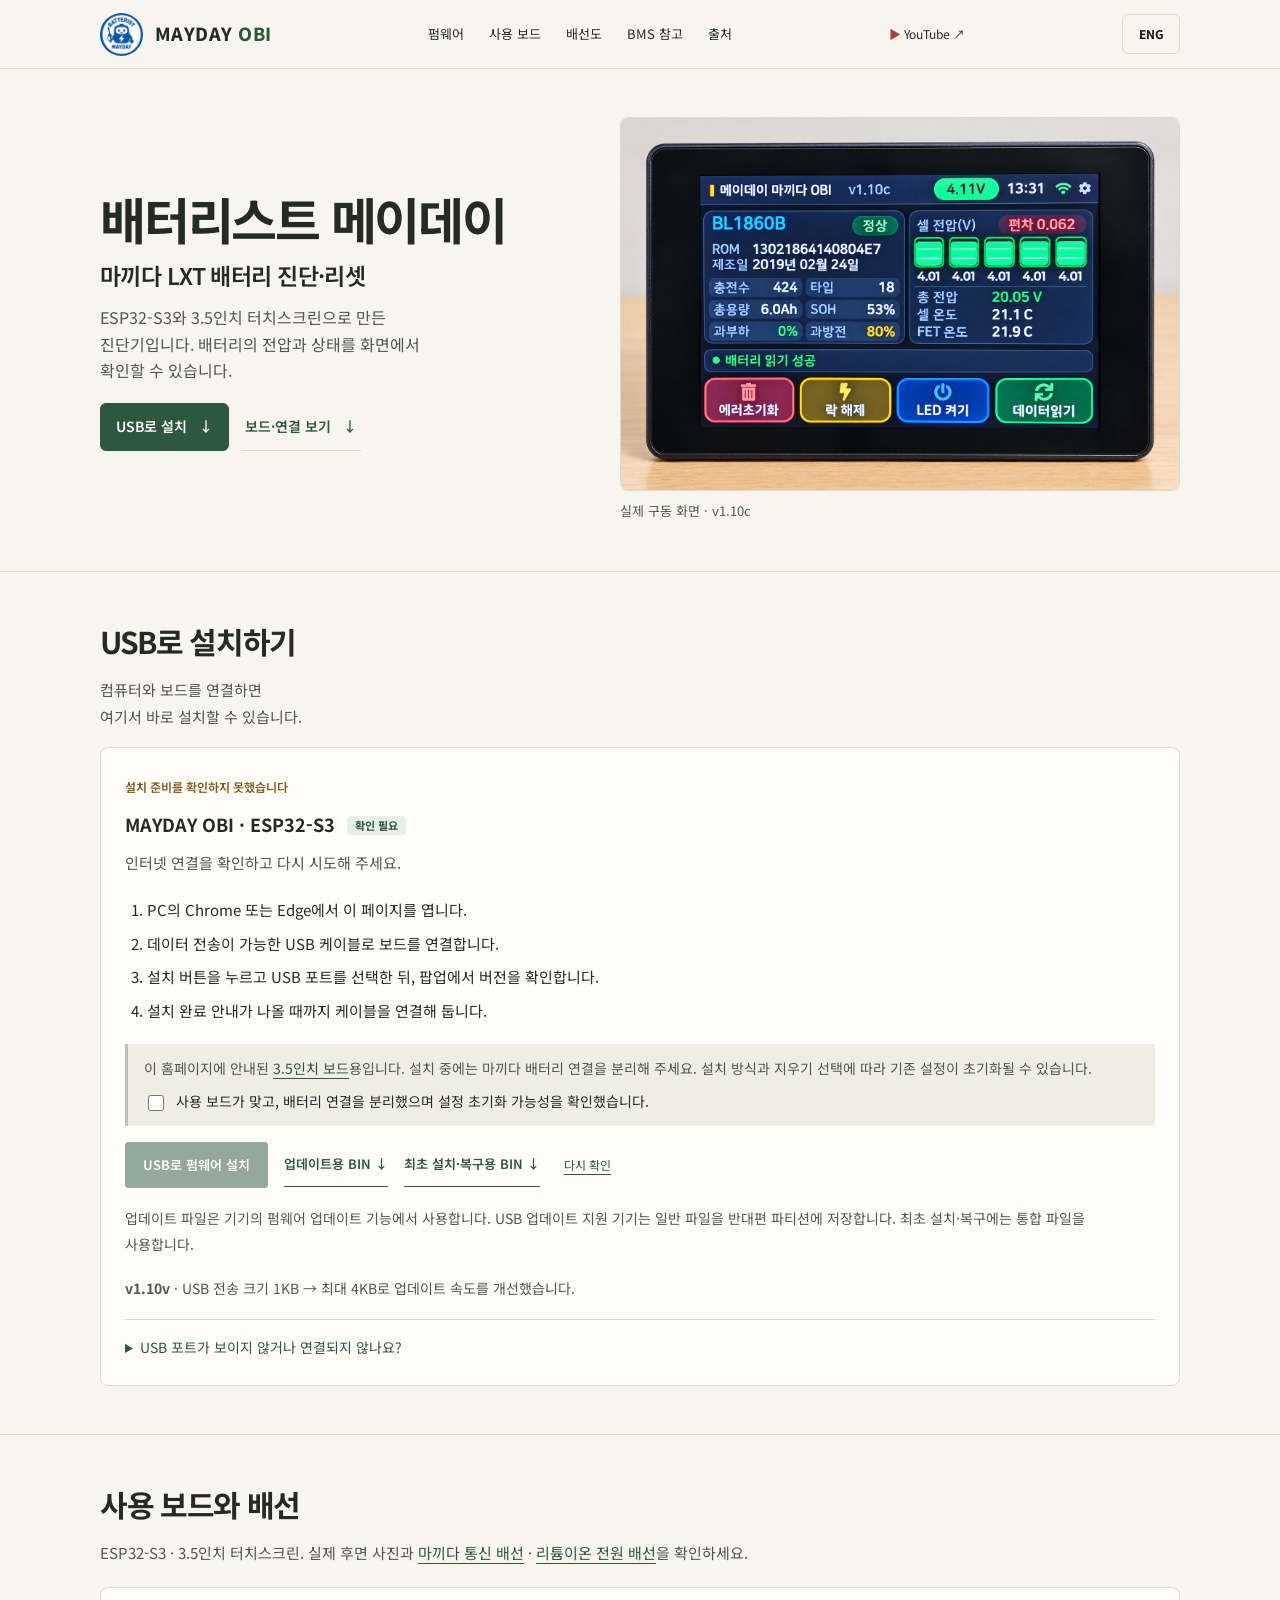
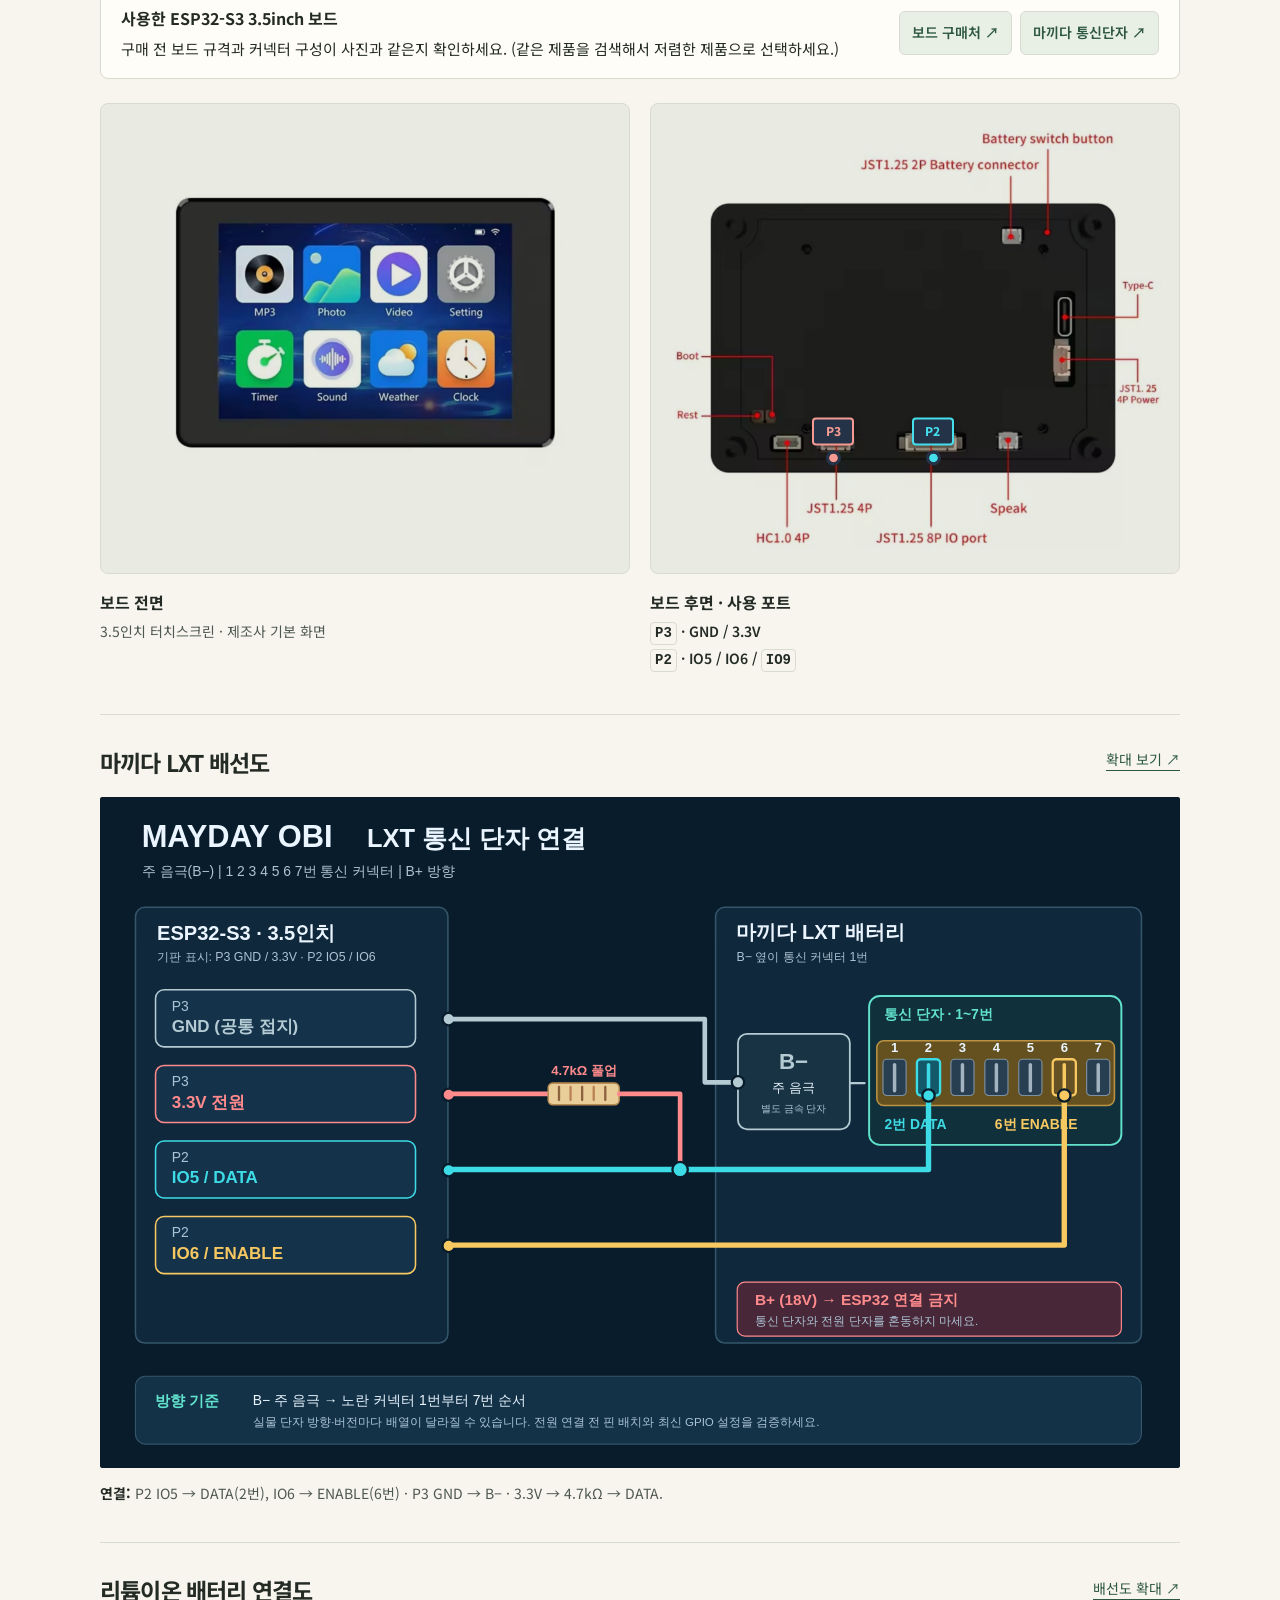
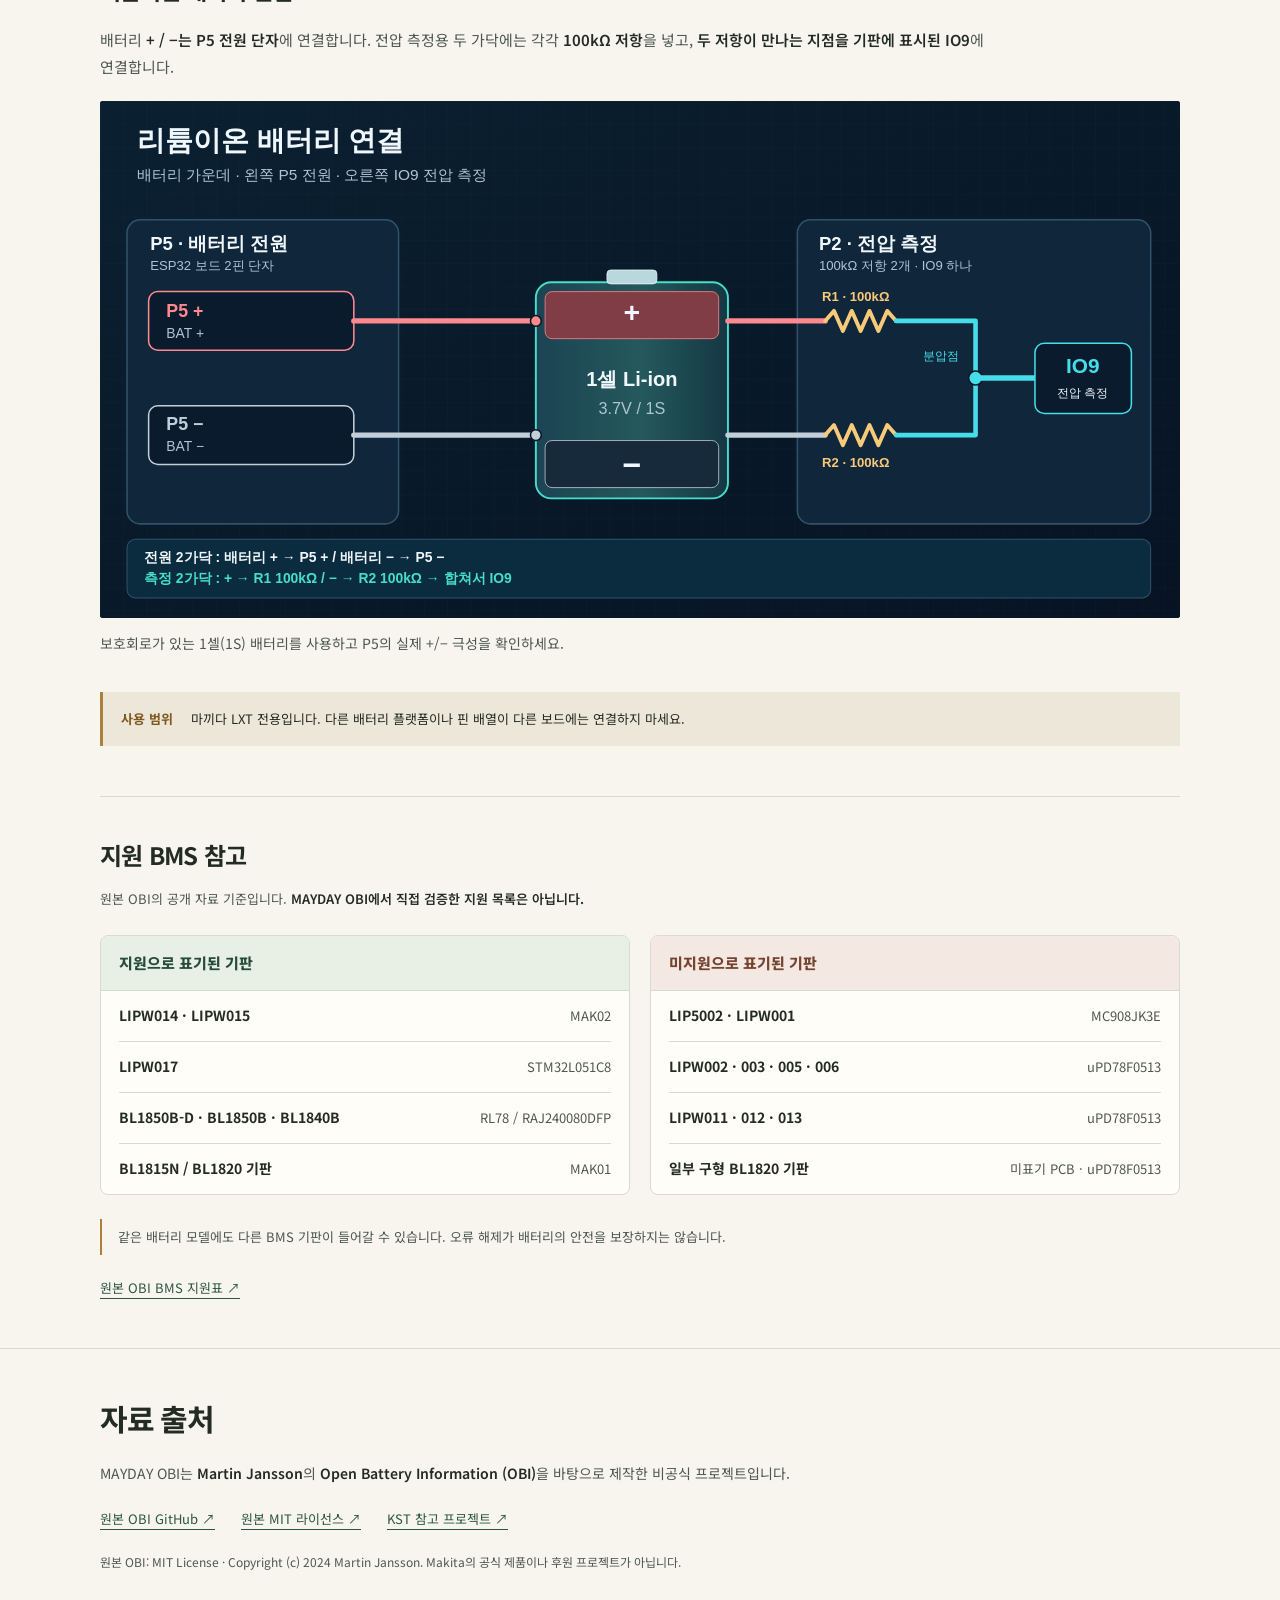
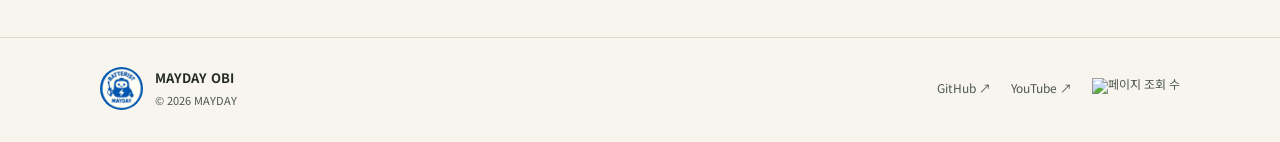
==== index.html @ 37e6e7f1 "Show verified USB install count and start date" ====
<!doctype html>
<html lang="ko">
<head>
  <meta charset="utf-8">
  <meta name="viewport" content="width=device-width,initial-scale=1">
  <link rel="alternate" hreflang="en" href="https://maydaycom.github.io/mayday-obi/en/">
  <link rel="alternate" hreflang="ko" href="https://maydaycom.github.io/mayday-obi/">
  <meta name="description" content="MAYDAY OBI — 마끼다 LXT 배터리용 ESP32-S3 3.5인치 진단 프로젝트. 펌웨어 배포 상태, 실제 보드 사진, 배선도와 BMS 지원 참고자료.">
  <meta property="og:type" content="website">
  <meta property="og:title" content="MAYDAY OBI | Makita LXT">
  <meta property="og:description" content="ESP32-S3 3.5인치로 직접 만든 마끼다 LXT 배터리 진단 장치">
  <meta property="og:image" content="https://maydaycom.github.io/mayday-obi/assets/mayday-obi-running-v1.10c.jpg">
  <meta name="theme-color" content="#f5f3ec">
  <title>MAYDAY OBI | 마끼다 LXT 배터리 진단 프로젝트</title>
  <link rel="icon" type="image/jpeg" href="assets/batterist-mayday-logo.jpg">
  <link rel="stylesheet" href="styles.css">
  <link rel="stylesheet" href="workbench.css?v=20261112-install-count">
</head>
<body class="workbench-design">
  <header class="site-header">
    <div class="container nav-bar">
      <a href="#top" class="wordmark" aria-label="MAYDAY OBI 홈"><img src="assets/batterist-mayday-logo.jpg" alt="배터리스트 메이데이 원본 로고" class="brand-logo" width="48" height="48"><span>MAYDAY<span class="brand-accent"> OBI</span></span></a>
      <nav aria-label="주요 메뉴" class="nav-links"><a href="#firmware">펌웨어</a><a href="#hardware">사용 보드</a><a href="#wiring">배선도</a><a href="#bms-reference">BMS 참고</a><a href="#credits">출처</a></nav>
      <a href="https://www.youtube.com/@batterist_mayday" target="_blank" rel="noopener noreferrer" class="nav-youtube"><span class="play-symbol">▶</span> YouTube <span aria-hidden="true">↗</span></a><a class="nav-language" href="en/" lang="en" hreflang="en" aria-label="영문 페이지 보기">ENG</a>
    </div>
    <nav class="mobile-section-nav container" aria-label="모바일 빠른 이동"><a href="#firmware">펌웨어</a><a href="#hardware">보드</a><a href="#wiring">배선</a><a href="#bms-reference">BMS</a><a href="#credits">출처</a></nav>
  </header>

  <main id="top">
    <section class="hero container" aria-labelledby="hero-title">
      <div class="hero-copy">
        <h1 id="hero-title">배터리스트 메이데이</h1>
        <p class="hero-product">마끼다 LXT 배터리 진단·리셋</p>
        <p class="hero-subtitle">ESP32-S3와 3.5인치 터치스크린으로 만든 진단기입니다. 배터리의 전압과 상태를 화면에서 확인할 수 있습니다.</p>
        <div class="hero-cta"><a class="btn btn-primary" href="#firmware">USB로 설치 <span aria-hidden="true">↓</span></a><a class="btn btn-secondary" href="#hardware">보드·연결 보기 <span aria-hidden="true">↓</span></a></div>
        </div>
      <div class="hero-visual" aria-label="MAYDAY OBI가 실제 실행 중인 3.5인치 ESP32-S3 장치 사진">
        <figure class="hero-product-photo">
          <img src="assets/mayday-obi-running-v1.10c.jpg" alt="3.5인치 ESP32-S3 장치에서 실행 중인 MAYDAY OBI v1.10c 보정된 구동 화면" width="1536" height="1024" fetchpriority="high" decoding="async">
          <figcaption>실제 구동 화면 · v1.10c</figcaption>
        </figure>
      </div>
    </section>

    <section class="section" id="firmware" aria-labelledby="firmware-title"><div class="container">
      <div class="section-heading"><h2 id="firmware-title">USB로 설치하기</h2><p>컴퓨터와 보드를 연결하면<br>여기서 바로 설치할 수 있습니다.</p></div>
      <div class="release-layout"><article class="release-main">
        <div class="release-top"><span class="pill pill-amber" id="firmware-status">웹 설치 준비</span></div>
        <h3>MAYDAY OBI · ESP32-S3 <span class="release-version">확인 중</span></h3>
        <p id="firmware-install-count" class="release-install-count" hidden><strong>USB 설치 완료 <span></span>건</strong> <small>· 집계 시작 <time></time></small></p>
        <p id="firmware-message" role="status" aria-live="polite">설치 가능한 펌웨어를 확인하고 있습니다.</p>
        <ol class="install-steps"><li>PC의 Chrome 또는 Edge에서 이 페이지를 엽니다.</li><li>데이터 전송이 가능한 USB 케이블로 보드를 연결합니다.</li><li>설치 버튼을 누르고 USB 포트를 선택한 뒤, 팝업에서 버전을 확인합니다.</li><li>설치 완료 안내가 나올 때까지 케이블을 연결해 둡니다.</li></ol>
        <div class="install-safety"><p class="install-note">이 홈페이지에 안내된 <a class="inline-jump" href="#hardware">3.5인치 보드</a>용입니다. 설치 중에는 마끼다 배터리 연결을 분리해 주세요. 설치 방식과 지우기 선택에 따라 기존 설정이 초기화될 수 있습니다.</p>
        <label class="install-confirm"><input type="checkbox" id="firmware-confirm"> 사용 보드가 맞고, 배터리 연결을 분리했으며 설정 초기화 가능성을 확인했습니다.</label></div>
        <div class="install-actions">
          <button class="btn btn-primary" id="firmware-pending" type="button" disabled>USB로 펌웨어 설치</button>
          <esp-web-install-button id="usb-installer" hidden>
            <button slot="activate" class="btn btn-primary" id="firmware-install" type="button" disabled>USB로 펌웨어 설치</button>
            <span slot="unsupported">PC의 Chrome 또는 Edge에서 열어 주세요.</span>
            <span slot="not-allowed">HTTPS 주소에서 열어 주세요.</span>
          </esp-web-install-button>
          <a class="btn btn-secondary" id="firmware-app-download" hidden download="firmware.bin">업데이트용 BIN ↓</a>
          <a class="btn btn-secondary" id="firmware-download" hidden download="firmware.factory.bin">최초 설치·복구용 BIN ↓</a>
          <button class="install-retry" id="firmware-retry" type="button" hidden>다시 확인</button>
        </div>
        <p class="install-note" id="firmware-file-note" role="status" aria-live="polite"></p>
        <p class="install-note"><strong>v1.10v</strong> · USB 전송 크기 1KB → 최대 4KB로 업데이트 속도를 개선했습니다.</p>
        <details class="install-help"><summary>USB 포트가 보이지 않거나 연결되지 않나요?</summary><p>충전 전용 케이블 대신 데이터 케이블을 사용하고, 다른 프로그램의 시리얼 모니터를 닫아 주세요. 그래도 연결되지 않으면 보드의 BOOT 버튼을 누른 상태에서 RESET을 짧게 누른 뒤 BOOT을 놓고 다시 연결해 보세요. 보드에 따라 버튼 이름과 진입 방법이 다를 수 있습니다.</p></details>
        <noscript><p class="install-note">웹 설치에는 JavaScript가 필요합니다. 브라우저 설정에서 JavaScript를 허용한 뒤 다시 열어 주세요.</p></noscript>
      </article>
</div>
    </div></section>

    <section class="section section-muted" id="hardware" aria-labelledby="hardware-title"><div class="container">
      <div class="section-heading"><h2 id="hardware-title">사용 보드와 배선</h2><p>ESP32-S3 · 3.5인치 터치스크린. 실제 후면 사진과 <a class="inline-jump" href="#wiring">마끼다 통신 배선</a> · <a class="inline-jump" href="#battery-power">리튬이온 전원 배선</a>을 확인하세요.</p></div>
      <div class="hardware-purchase"><div><strong>사용한 ESP32-S3 3.5inch 보드</strong><p>구매 전 보드 규격과 커넥터 구성이 사진과 같은지 확인하세요. (같은 제품을 검색해서 저렴한 제품으로 선택하세요.)</p></div><div class="hardware-purchase-links"><a class="btn btn-secondary" href="https://s.click.aliexpress.com/e/_c4VYI0z1" target="_blank" rel="noopener noreferrer sponsored">보드 구매처 ↗</a><a class="btn btn-secondary" href="https://s.click.aliexpress.com/e/_c4NlfP7p" target="_blank" rel="noopener noreferrer sponsored">마끼다 통신단자 ↗</a></div></div>
      <div class="board-photo-gallery">
        <figure class="board-photo-card">
          <div class="board-image"><img src="assets/esp32-s3-3.5-front.jpg" width="360" height="329" loading="lazy" alt="MAYDAY OBI에 사용한 ESP32-S3 3.5인치 터치스크린 보드 전면"></div>
          <figcaption><strong>보드 전면</strong><span>3.5인치 터치스크린 · 제조사 기본 화면</span></figcaption>
        </figure>
        <figure class="board-photo-card pin-marked-board">
          <div class="board-image pin-photo">
            <img src="assets/esp32-s3-3.5-back.jpg" width="1536" height="1312" loading="lazy" alt="ESP32-S3 3.5인치 보드 후면. GND와 3.3V는 P3, IO5와 IO6는 P2에 표시되어 있습니다.">
            <span class="pin-chip pin-chip-p3" aria-label="GND 및 3.3V P3 포트">P3</span>
            <span class="pin-chip pin-chip-p2" aria-label="IO5 및 IO6 P2 포트">P2</span>
          </div>
          <figcaption>
            <strong>보드 후면 · 사용 포트</strong>
            <span><b class="port-label">P3</b> · GND / 3.3V</span>
            <span><b class="port-label">P2</b> · IO5 / IO6 / <b class="port-label">IO9</b></span>
          </figcaption>
        </figure>
      </div>
      <figure class="wiring-figure" id="wiring">
        <div class="wiring-figure-head">
          <div><h3>마끼다 LXT 배선도</h3></div>
          <a class="wiring-open-desktop" href="assets/mayday-obi-lxt-wiring.svg?v=20261029-io-labels-clean" target="_blank" rel="noopener noreferrer">확대 보기 ↗</a>
          <a class="wiring-open-mobile" href="assets/mayday-obi-lxt-wiring-mobile.svg?v=20261029-io-labels-clean" target="_blank" rel="noopener noreferrer">확대 보기 ↗</a>
        </div>
        <div class="wiring-visual">
          <a class="wiring-image-link wiring-desktop" href="assets/mayday-obi-lxt-wiring.svg?v=20261029-io-labels-clean" target="_blank" rel="noopener noreferrer" aria-label="ESP32-S3와 마끼다 LXT 연결도를 크게 보기">
            <img src="assets/mayday-obi-lxt-wiring.svg?v=20261029-io-labels-clean" width="1400" height="870" loading="lazy" alt="PC용 배선도: P2 IO5는 통신 2번 DATA, IO6은 6번 ENABLE. P3 GND는 B−, 3.3V는 4.7kΩ 저항을 거쳐 DATA에 연결. 18V B+ 직접 연결 금지.">
          </a>
          <a class="wiring-image-link wiring-mobile" href="assets/mayday-obi-lxt-wiring-mobile.svg?v=20261029-io-labels-clean" target="_blank" rel="noopener noreferrer" aria-label="스마트폰용 세로 배선도 크게 보기">
            <img src="assets/mayday-obi-lxt-wiring-mobile.svg?v=20261029-io-labels-clean" width="760" height="1460" loading="lazy" alt="모바일 배선도: 마끼다 통신 1번 왼쪽에 별도 B− 주 음극, 2번 DATA와 6번 ENABLE에 각각 P2 IO5와 IO6 연결. P3 GND 및 3.3V 풀업 배선. 18V B+ 직접 연결 금지.">
          </a>
        </div>
        <figcaption><strong>연결:</strong> P2 IO5 → DATA(2번), IO6 → ENABLE(6번) · P3 GND → B− · 3.3V → 4.7kΩ → DATA.</figcaption>
      </figure>
      <section class="battery-power-guide" id="battery-power" aria-labelledby="battery-power-title">
        <div class="battery-power-head">
          <div><h3 id="battery-power-title">리튬이온 배터리 연결도</h3></div>
          <a class="battery-open-desktop" href="assets/mayday-obi-1s-battery-wiring.svg?v=20261029-public-cleanup" target="_blank" rel="noopener noreferrer">배선도 확대 ↗</a>
          <a class="battery-open-mobile" href="assets/mayday-obi-1s-battery-wiring-mobile.svg?v=20261029-public-cleanup" target="_blank" rel="noopener noreferrer">배선도 확대 ↗</a>
        </div>
        <p class="battery-power-intro">배터리 <strong>+ / −는 P5 전원 단자</strong>에 연결합니다. 전압 측정용 두 가닥에는 각각 <strong>100kΩ 저항</strong>을 넣고, <strong>두 저항이 만나는 지점을 기판에 표시된 IO9</strong>에 연결합니다.</p>
        <div class="battery-power-visual">
          <a class="battery-wiring-desktop" href="assets/mayday-obi-1s-battery-wiring.svg?v=20261029-public-cleanup" target="_blank" rel="noopener noreferrer" aria-label="배터리가 가운데 있고 왼쪽 P5 전원, 오른쪽 IO9 측정 회로를 표시한 배선도 크게 보기">
            <img src="assets/mayday-obi-1s-battery-wiring.svg?v=20261029-public-cleanup" width="1400" height="670" loading="lazy" alt="1셀 리튬이온 배터리 가운데, 왼쪽에 P5 플러스와 마이너스 전원 연결, 오른쪽에 플러스와 마이너스의 100kΩ 저항 2개가 하나로 합쳐져 IO9로 연결된 배선도.">
          </a>
          <a class="battery-wiring-mobile" href="assets/mayday-obi-1s-battery-wiring-mobile.svg?v=20261029-public-cleanup" target="_blank" rel="noopener noreferrer" aria-label="스마트폰용 배터리 전원 및 IO9 저항 분압 연결도 크게 보기">
            <img src="assets/mayday-obi-1s-battery-wiring-mobile.svg?v=20261029-public-cleanup" width="760" height="900" loading="lazy" alt="스마트폰용 배선도: 배터리 가운데, 왼쪽 P5 전원 플러스·마이너스, 오른쪽 100kΩ 저항 2개가 한 지점에서 만나 IO9 하나에 연결.">
          </a>
        </div>
        <p class="battery-power-caption">보호회로가 있는 1셀(1S) 배터리를 사용하고 P5의 실제 +/− 극성을 확인하세요.</p>
      </section>
      <div class="warning"><strong>사용 범위</strong><span>마끼다 LXT 전용입니다. 다른 배터리 플랫폼이나 핀 배열이 다른 보드에는 연결하지 마세요.</span></div>
      <div class="bms-reference" id="bms-reference">
        <div class="bms-title"><h3>지원 BMS 참고</h3><p>원본 OBI의 공개 자료 기준입니다. <strong>MAYDAY OBI에서 직접 검증한 지원 목록은 아닙니다.</strong></p></div>
        <div class="bms-columns">
          <div class="bms-box bms-supported"><h4>지원으로 표기된 기판</h4><ul>
            <li><strong>LIPW014 · LIPW015</strong><small>MAK02</small></li>
            <li><strong>LIPW017</strong><small>STM32L051C8</small></li>
            <li><strong>BL1850B-D · BL1850B · BL1840B</strong><small>RL78 / RAJ240080DFP</small></li>
            <li><strong>BL1815N / BL1820 기판</strong><small>MAK01</small></li>
          </ul></div>
          <div class="bms-box bms-unsupported"><h4>미지원으로 표기된 기판</h4><ul>
            <li><strong>LIP5002 · LIPW001</strong><small>MC908JK3E</small></li>
            <li><strong>LIPW002 · 003 · 005 · 006</strong><small>uPD78F0513</small></li>
            <li><strong>LIPW011 · 012 · 013</strong><small>uPD78F0513</small></li>
            <li><strong>일부 구형 BL1820 기판</strong><small>미표기 PCB · uPD78F0513</small></li>
          </ul></div>
        </div>
        <p class="bms-notice">같은 배터리 모델에도 다른 BMS 기판이 들어갈 수 있습니다. 오류 해제가 배터리의 안전을 보장하지는 않습니다.</p>
        <div class="bms-links"><a href="https://github.com/mnh-jansson/open-battery-information/wiki/Makita" target="_blank" rel="noopener noreferrer">원본 OBI BMS 지원표 ↗</a></div>
      </div>
    </div></section>

    <section class="section section-muted" id="credits" aria-labelledby="credits-title"><div class="container">
      <div class="section-heading"><h2 id="credits-title">자료 출처</h2></div>
      <div class="credits-panel">
        <p>MAYDAY OBI는 <strong>Martin Jansson</strong>의 <strong>Open Battery Information (OBI)</strong>을 바탕으로 제작한 비공식 프로젝트입니다.</p>
        <div class="credit-links">
          <a href="https://github.com/mnh-jansson/open-battery-information" target="_blank" rel="noopener noreferrer">원본 OBI GitHub ↗</a>
          <a href="https://github.com/mnh-jansson/open-battery-information/blob/main/LICENSE.md" target="_blank" rel="noopener noreferrer">원본 MIT 라이선스 ↗</a>
          <a href="https://ai.kenhsangtao.com/makita/" target="_blank" rel="noopener noreferrer">KST 참고 프로젝트 ↗</a>
        </div>
        <p class="credit-detail">원본 OBI: MIT License · Copyright (c) 2024 Martin Jansson. Makita의 공식 제품이나 후원 프로젝트가 아닙니다.</p>
      </div>
    </div></section>
  </main>
  <footer class="site-footer"><div class="container footer-line"><div class="footer-brand"><img src="assets/batterist-mayday-logo.jpg" alt="배터리스트 메이데이 원본 로고" class="footer-brand-logo" width="46" height="46" loading="lazy"><span class="footer-brand-text"><strong>MAYDAY OBI</strong><span>© 2026 MAYDAY</span></span></div><div class="footer-links"><a href="https://github.com/MayDayCom/mayday-obi" target="_blank" rel="noopener noreferrer">GitHub ↗</a><a href="https://www.youtube.com/@batterist_mayday" target="_blank" rel="noopener noreferrer">YouTube ↗</a><a class="footer-hits" href="https://hits.sh/maydaycom.github.io/mayday-obi/" target="_blank" rel="noopener noreferrer" aria-label="페이지 조회 통계 보기 (새 탭)" title="페이지 조회 통계 보기 (새 탭)"><img src="https://hits.sh/maydaycom.github.io/mayday-obi.svg?style=flat&amp;label=%EC%A1%B0%ED%9A%8C&amp;color=325e49&amp;labelColor=626860" alt="페이지 조회 수" height="20" decoding="async"></a></div></div></footer>
  <script type="module" src="assets/firmware-installer-public-r4.js?v=20261112-d1"></script>
  <script type="module" src="assets/firmware-install-count.js?v=20261112-d1-counter"></script>
</body>
</html>
---- styles.css ----
/* MAYDAY OBI — a practical workshop notebook */
@import url('https://fonts.googleapis.com/css2?family=Noto+Sans+KR:wght@400;500;600;700;800&display=swap');
:root{color-scheme:light;--bg:#f5f3ec;--paper:#fffefa;--text:#202623;--muted:#484f49;--line:#d4d7cc;--teal:#325e49;--focus:#325e49}
*{box-sizing:border-box}html{scroll-behavior:smooth;scroll-padding-top:110px}body{margin:0;background:var(--bg);color:var(--text);font:15px/1.85 'Noto Sans KR',sans-serif;word-break:keep-all;overflow-wrap:break-word}a{color:inherit;text-decoration:none}button{font:inherit}img{max-width:100%}h1,h2,h3,p{margin-top:0}a:focus-visible,summary:focus-visible{outline:3px solid var(--focus);outline-offset:5px}a:hover{text-decoration:underline;text-underline-offset:5px}.container{width:min(1080px,calc(100% - 64px));margin-inline:auto}.background-grid{display:none}
.site-header{position:sticky;top:0;z-index:10;background:var(--bg);border-bottom:1px solid var(--line)}.nav-bar{min-height:86px;display:flex;align-items:center;justify-content:space-between;gap:24px}.wordmark{display:flex;align-items:center;gap:12px;font-size:18px;font-weight:800;letter-spacing:.025em}.brand-logo,.footer-brand-logo{width:43px;height:43px;object-fit:cover;border-radius:50%;flex-shrink:0}.brand-accent{color:var(--teal)}.nav-links{display:flex;gap:25px;font-size:13px}.nav-youtube{font-size:12px;white-space:nowrap}.nav-language{display:inline-flex;align-items:center;justify-content:center;min-width:58px;padding:8px 12px;border:1px solid var(--line);border-radius:999px;background:var(--line);color:#111;font-size:12px;font-weight:700;white-space:nowrap;transition:background .2s,border-color .2s}.nav-language:hover{background:#c4c8bc;border-color:#c4c8bc}.nav-language:focus-visible{outline:2px solid var(--focus);outline-offset:3px}.play-symbol{color:#a84335}.mobile-section-nav{display:none}
.hero{display:grid;grid-template-columns:minmax(0,1.08fr) minmax(0,.92fr);align-items:center;gap:clamp(28px,4.5vw,60px);padding:clamp(46px,7vw,92px) 0}.section-kicker{font:600 11px/1.6 'Noto Sans KR',sans-serif;color:var(--teal);letter-spacing:.08em}.status-dot{display:inline-block;width:6px;height:6px;background:var(--teal);border-radius:50%;margin-right:7px;vertical-align:middle}.hero-subtitle{margin:18px 0 0;color:var(--muted);font-size:16px;line-height:1.75;max-width:42ch}.hero-subtitle strong{font-weight:500;color:var(--text)}.hero-cta{display:flex;gap:10px;flex-wrap:wrap;margin-top:24px}.btn{display:inline-flex;align-items:center;justify-content:center;gap:12px;font-size:13px;font-weight:600;padding:10px 0;border-bottom:1px solid var(--teal);color:var(--teal)}.btn-primary{background:var(--teal);color:#fffefa;border:1px solid var(--teal);padding:10px 17px;border-radius:3px}.btn-primary:hover{background:#244a37;text-decoration:none}.hero-visual{min-width:0;width:100%;max-width:500px;justify-self:end}
.section{padding:52px 0;border-top:1px solid var(--line)}.section-muted{background:transparent}.section-heading{margin-bottom:30px;max-width:800px}.section-heading h2{font-size:30px;font-weight:700;line-height:1.45;letter-spacing:-.045em;margin:6px 0 12px}.section-heading p{color:var(--muted);font-size:15px;margin-bottom:0}.inline-jump{color:var(--teal);text-decoration:underline;text-underline-offset:4px}
#firmware>.container{display:grid;grid-template-columns:220px 1fr;gap:34px}#firmware .section-heading{margin:0}.release-main{border:1px solid #bca887;border-radius:12px;padding:24px}.release-main h3{font-size:18px;margin:9px 0 5px}.release-main p{font-size:15px;color:var(--muted);margin:0}.pill{color:#80591f;font-size:12px;font-weight:600}.status-dot.amber{background:#ad7f3c}
.board-photo-gallery{display:grid;grid-template-columns:repeat(2,minmax(0,1fr));gap:26px;margin:30px 0 42px}.board-photo-card{margin:0;min-width:0}.board-image {
  display:grid;
  grid-template:minmax(0,1fr) / minmax(0,1fr);
  aspect-ratio:9 / 8;
  box-sizing:border-box;
  background:#e7e8e2;
  border:1px solid var(--line);
  padding:18px;
}
.board-image img {
  display:block;
  width:100%;
  height:100%;
  min-width:0;
  min-height:0;
  object-fit:contain;
  mix-blend-mode:multiply;
}
.board-photo-card figcaption{display:flex;flex-direction:column;padding:14px 0 0;gap:2px}.board-photo-card figcaption strong{font-size:16px}.board-photo-card figcaption span{font-size:14px;line-height:1.65;color:var(--muted)}
.pin-marked-board figcaption span{font-weight:600;color:var(--text)}.pin-marked-board .board-image{position:relative}.pin-chip{position:absolute;z-index:2;transform:translate(-50%,-145%);display:inline-flex;align-items:center;justify-content:center;min-width:42px;height:28px;padding:2px 8px;font-size:12px;line-height:1;white-space:nowrap;font-weight:800;border-radius:4px;border:2px solid currentColor;box-shadow:0 2px 7px #0005;pointer-events:none}.pin-chip::after{content:"";position:absolute;left:calc(50% - 4px);bottom:-19px;width:9px;height:9px;border-radius:50%;background:currentColor;outline:3px solid #243348}.pin-chip-p3{left:34.5%;top:75.5%;color:#f59a93;background:#243348}.pin-chip-p2{left:53.4%;top:75.5%;color:#44deec;background:#243348}
.wiring-figure,.battery-power-guide{margin:36px 0;padding:24px 0 0;border-top:1px solid var(--line)}.wiring-figure-head,.battery-power-head{display:flex;align-items:end;justify-content:space-between;flex-wrap:wrap;gap:12px;margin-bottom:18px}.wiring-figure-head h3,.battery-power-head h3{font-size:23px;line-height:1.5;letter-spacing:-.035em;margin:6px 0 0}.wiring-figure-head>a,.battery-power-head>a{font-size:14px;color:var(--teal);text-decoration:underline;text-underline-offset:5px;padding:6px 0}.wiring-visual,.battery-power-visual{width:100%;min-width:0}.wiring-image-link,.battery-power-visual>a{display:block;line-height:0;background:#091b2b;border-radius:3px;overflow:hidden}.wiring-image-link img,.battery-power-visual img{display:block;width:100%;height:auto}.wiring-figure figcaption,.battery-power-caption{font-size:14px;line-height:1.7;color:var(--muted);margin:14px 0 0}.wiring-figure figcaption strong,.battery-power-caption strong{color:var(--text)}.battery-power-intro{font-size:15px;color:var(--muted);max-width:920px;margin-bottom:20px}.battery-power-intro strong{font-weight:600;color:var(--text)}.battery-power-detail{font-size:13px;margin-top:18px;padding-top:15px;border-top:1px dashed var(--line);color:var(--muted)}.battery-power-detail summary{cursor:pointer;color:var(--teal);font-weight:600}.battery-power-detail p{margin:12px 0 0}code{font-size:.95em}
.wiring-mobile,.wiring-open-mobile,.battery-wiring-mobile,.battery-open-mobile{display:none!important}.wiring-desktop,.wiring-open-desktop,.battery-wiring-desktop,.battery-open-desktop{display:block}
.hardware-purchase{
  display:flex;
  justify-content:space-between;
  align-items:center;
  gap:18px;
  margin:0 0 24px;
  padding:18px 20px;
  border:1px solid #a9bfad;
  border-left:4px solid var(--teal);
  border-radius:8px;
  background:#e8efe4;
}.hardware-purchase strong{font-size:16px}.hardware-purchase p{color:var(--text);font-size:15px;line-height:1.65;margin:4px 0 0}.hardware-purchase .btn{flex-shrink:0;min-height:44px;white-space:nowrap}
.hardware-purchase-links{display:flex;flex-wrap:wrap;gap:8px}
.hardware-purchase-links .btn{font-size:14px;white-space:normal;text-align:center}.warning{display:flex;gap:18px;font-size:13px;line-height:1.85;padding:15px 18px;background:#ede7d9;border-left:3px solid #ad7f3c}.warning strong{white-space:nowrap;color:#80591f}
.bms-reference{margin:50px 0 0;padding-top:30px;border-top:1px solid var(--line)}.bms-title h3{font-size:24px;letter-spacing:-.03em;margin:6px 0 10px}.bms-title p{font-size:13px;color:var(--muted)}.bms-title p strong{color:var(--text);font-weight:600}
.bms-columns {
  display:grid;
  grid-template-columns:repeat(2,minmax(0,1fr));
  gap:20px;
  margin:24px 0;
}
.bms-box {
  min-width:0;
  overflow:hidden;
  background:var(--paper);
  border:1px solid var(--line);
  border-radius:12px;
}
.bms-box h4 {
  margin:0;
  padding:13px 18px;
  border-bottom:1px solid var(--line);
  font-size:15px;
  font-weight:800;
}
.bms-supported h4 {background:#e8efe4;color:#274c3c}
.bms-unsupported h4 {background:#f4e9e2;color:#75432f}
.bms-box ul {list-style:none;padding:0 18px;margin:0}
.bms-box li {
  display:flex;
  align-items:baseline;
  justify-content:space-between;
  flex-wrap:wrap;
  gap:2px 16px;
  padding:12px 0;
}
.bms-box li + li {border-top:1px solid var(--line)}
.bms-box li strong {font-size:14px;font-weight:700;overflow-wrap:anywhere}
.bms-box li small {font-size:13px;color:var(--muted);overflow-wrap:anywhere}
.bms-notice{font-size:13px;color:var(--muted);border-left:2px solid #ad7f3c;padding:6px 0 6px 16px;margin:24px 0 18px}.bms-links a{color:var(--teal);font-size:13px;text-decoration:underline;text-underline-offset:5px}
#credits{padding-bottom:64px}.credits-panel{max-width:820px}.credits-panel p{font-size:14px;color:var(--muted)}.credits-panel strong{color:var(--text);font-weight:600}.credit-links{display:flex;flex-wrap:wrap;gap:12px 26px;margin:20px 0}.credit-links a{font-size:13px;color:var(--teal);text-decoration:underline;text-underline-offset:5px}.credits-panel .credit-detail{font-size:12px;margin-bottom:0}.site-footer{border-top:1px solid var(--line);padding:28px 0 34px}.footer-line,.footer-line>div,.footer-brand{display:flex;align-items:center;justify-content:space-between;gap:24px}.footer-brand{gap:12px!important}.footer-brand-text{display:flex;flex-direction:column;font-size:11px;color:var(--muted)}.footer-brand-text strong{font-size:13px;color:var(--text)}.footer-line>div>a{font-size:12px;color:var(--muted)}
@media(max-width:900px){.nav-links{gap:15px}.hero{gap:28px}#firmware>.container{grid-template-columns:180px 1fr}}
@media(max-width:720px){html{scroll-padding-top:130px}.container{width:calc(100% - 36px)}.nav-bar{min-height:67px;gap:12px}.wordmark{font-size:16px;gap:9px}.brand-logo{width:36px;height:36px}.nav-links{display:none}.nav-youtube{font-size:11px}.mobile-section-nav{display:flex;gap:25px;overflow-x:auto;white-space:nowrap;padding:10px 0 12px;border-top:1px solid var(--line);font-size:12px}.mobile-section-nav a{flex:0 0 auto}.hero{grid-template-columns:1fr;padding:38px 0 42px;gap:30px}.hero-subtitle{max-width:470px;font-size:16px}.hero-cta{margin-top:22px}.section{padding:36px 0}.section-heading{margin-bottom:23px}.section-heading h2{font-size:27px}#firmware>.container{display:block}#firmware .section-heading{margin-bottom:20px}.release-main{padding:16px}.board-photo-gallery{gap:22px;grid-template-columns:1fr;margin:25px 0 30px}.board-image{padding:12px}.board-photo-card figcaption{padding-top:10px}.wiring-figure,.battery-power-guide{margin:28px 0;padding-top:22px}.wiring-figure-head h3,.battery-power-head h3{font-size:20px}.wiring-desktop,.wiring-open-desktop,.battery-wiring-desktop,.battery-open-desktop{display:none!important}.wiring-mobile,.wiring-open-mobile,.battery-wiring-mobile,.battery-open-mobile{display:block!important}.hardware-purchase{align-items:flex-start;flex-direction:column;gap:10px}.warning{gap:10px;font-size:12px;padding:13px}.bms-reference{margin-top:34px}.bms-columns{grid-template-columns:1fr;gap:14px}.bms-title h3{font-size:22px}.credit-links{flex-direction:column;gap:13px}.footer-line{align-items:flex-start;flex-direction:column;gap:20px}#credits{padding-bottom:40px}}
@media(prefers-reduced-motion:reduce){html{scroll-behavior:auto}}

/* USB installer */
[hidden]{display:none!important}
.install-steps{padding-left:22px;margin:22px 0;font-size:15px;color:var(--text)}.install-steps li{padding:3px 0}
.release-main .install-note{font-size:14px;margin:18px 0;color:var(--muted)}
.install-confirm{display:flex;align-items:flex-start;gap:9px;font-size:14px;line-height:1.65;margin:18px 0}
.install-confirm input{margin-top:5px;flex-shrink:0;accent-color:var(--teal);width:16px;height:16px}
.install-actions{display:flex;align-items:center;flex-wrap:wrap;gap:14px;margin:18px 0}
button.btn{font-family:inherit;cursor:pointer}button.btn:disabled{opacity:.5;cursor:not-allowed}
.install-retry{border:0;background:transparent;color:var(--teal);font:inherit;font-size:12px;text-decoration:underline;text-underline-offset:4px;cursor:pointer;padding:8px}
.install-help{margin-top:24px;border-top:1px solid var(--line);padding-top:15px;font-size:14px;color:var(--muted)}
.install-help summary{cursor:pointer;color:var(--teal)}.release-main .install-help p{font-size:14px;line-height:1.7;margin-top:12px}
esp-web-install-button{--esp-tools-button-color:var(--teal);--esp-tools-button-text-color:var(--paper);--esp-tools-button-border-radius:3px}

.release-version{display:inline-block;margin-left:7px;padding:3px 8px;border-radius:999px;background:#e3ecdf;color:var(--teal);font-size:11px;line-height:1.2;font-weight:700;vertical-align:2px;white-space:nowrap}
/* Footer page-view badge */
.footer-line .footer-links {
  flex-wrap: wrap;
  gap: 12px 20px;
}
.footer-links .footer-hits {
  display: inline-flex;
  align-items: center;
  min-height: 28px;
  line-height: 1;
}
.footer-hits img {
  display: block;
  width: auto;
  height: 20px;
}

.hero-project {
  margin:0 0 14px;
  color:var(--teal);
  font-size:16px;
  font-weight:800;
  letter-spacing:.1em;
}
.hero h1 {
  margin:0;
  color:var(--text);
  font-size:clamp(30px,4vw,49px);
  font-weight:800;
  line-height:1.16;
  letter-spacing:-.055em;
}
.hero-product {
  margin:14px 0 0;
  color:var(--teal);
  font-size:clamp(18px,1.8vw,23px);
  font-weight:700;
  line-height:1.45;
  letter-spacing:-.025em;
}
.hero-cta .btn {
  min-height:44px;
  padding:10px 15px;
  border-radius:8px;
  font-size:14px;
}
.hero-cta .btn-secondary {
  border:1px solid #a9bfad;
  background:var(--paper);
}
.hero-cta .btn-secondary:hover {background:#e8efe4}
.hero-product-photo {
  margin:0;
  overflow:hidden;
  background:var(--paper);
  border:1px solid var(--line);
  border-radius:16px;
  box-shadow:0 12px 28px #20262312;
}
.hero-product-photo img {display:block;width:100%;height:auto}
.hero-product-photo figcaption {padding:10px 14px;color:var(--muted);font-size:13px}
@media (max-width:720px) {
  .hero h1 {font-size:clamp(30px,7.7vw,46px)}
  .hero-visual {justify-self:start}
  .hero-product-photo {border-radius:12px}
}
---- workbench.css ----
/* MAYDAY OBI homepage layout */
.workbench-design {
  --bg:#f7f5ee;
  --paper:#fffdf7;
  --text:#242b25;
  --muted:#4e584f;
  --line:#d8dbd0;
  --teal:#2d573f;
  --focus:#2d573f;
}

.workbench-design .site-header {position:static}
.workbench-design .nav-bar {min-height:68px;gap:16px}
.workbench-design .nav-language {background:transparent;border-radius:6px}
.workbench-design .hero {
  grid-template-columns:minmax(0, .9fr) minmax(0, 1.1fr);
  gap:clamp(24px, 4vw, 48px);
  padding-block:48px;
}
.workbench-design .hero h1 {
  font-size:clamp(30px, 4.1vw, 50px);
  font-weight:700;
  line-height:1.16;
  letter-spacing:-.045em;
}
.workbench-design .hero-product {margin:12px 0 0;color:var(--text);font-weight:600}
.workbench-design .hero-subtitle {margin:12px 0 0;line-height:1.65;max-width:38ch}
.workbench-design .hero-cta {margin-top:20px;gap:12px}
.workbench-design .hero-cta .btn {border-radius:6px}
.workbench-design .hero-cta .btn-secondary {
  padding-inline:4px;
  border:0;
  border-bottom:1px solid var(--line);
  border-radius:0;
  background:transparent;
}
.workbench-design .hero-visual {max-width:560px}
.workbench-design .hero-product-photo {
  background:transparent;
  border:0;
  border-radius:0;
  box-shadow:none;
}
.workbench-design .hero-product-photo img {
  border:1px solid var(--line);
  border-radius:8px;
}
.workbench-design .hero-product-photo figcaption {padding:8px 0 0}

.workbench-design .section {padding-block:48px}
.workbench-design .section-heading {margin-bottom:20px}
.workbench-design .section-heading h2 {margin-top:0}
.workbench-design #firmware > .container {
  display:grid;
  grid-template-columns:minmax(0, 1fr);
  gap:16px;
}
.workbench-design #firmware .section-heading {margin:0}
.workbench-design .release-main {
  padding:24px;
  border:1px solid var(--line);
  border-radius:8px;
  background:var(--paper);
}
.workbench-design .release-main h3 {margin:8px 0}
.workbench-design .release-version {background:#e8efe6;border-radius:4px}
.workbench-design .release-install-count {margin:8px 0;color:var(--muted);font-size:14px}
.workbench-design .release-install-count strong {color:#325e49;font-variant-numeric:tabular-nums}
.workbench-design .release-install-count small {white-space:nowrap;font-size:inherit}
.workbench-design .install-steps {margin:16px 0}
.workbench-design .install-safety {
  padding:12px 16px;
  background:#eeeee5;
  border-left:3px solid #b9c5b4;
}
.workbench-design .install-safety .install-note {margin:0}
.workbench-design .install-confirm {margin:8px 0 0}
.workbench-design .install-actions {gap:8px 16px;margin:16px 0}
.workbench-design .install-actions .btn {min-height:44px}
.workbench-design .release-main .install-note:empty {display:none}
.workbench-design .install-help {margin-top:16px}

.workbench-design .hardware-purchase {
  padding:16px 20px;
  border:1px solid var(--line);
  border-radius:8px;
  background:var(--paper);
}
.workbench-design .hardware-purchase-links .btn {
  padding:8px 12px;
  border:1px solid var(--line);
  border-radius:6px;
  background:#e8efe4;
}
.workbench-design .hardware-purchase-links .btn:hover {background:#dce8d7}
.workbench-design .board-photo-gallery {margin-top:24px;gap:20px}
.workbench-design .board-image {border-radius:8px;background:#e9ebe3}
.port-label {
  display:inline-block;
  padding:0 4px;
  border:1px solid var(--line);
  border-radius:4px;
  font-family:ui-monospace,Consolas,monospace;
  line-height:1.5;
}
.workbench-design .bms-box {border-radius:8px}

@media (max-width:720px) {
  .workbench-design .nav-bar {min-height:56px}
  .workbench-design .hero {grid-template-columns:minmax(0, 1fr);gap:16px;padding-block:24px}
  .workbench-design .hero-subtitle {font-size:15px}
  .workbench-design .hero-cta {margin-top:12px}
  .workbench-design .hero-visual {width:min(100%, 360px);justify-self:start}
  .workbench-design .hero-product-photo figcaption {font-size:12px}
  .workbench-design .section {padding-block:32px}
  .workbench-design .release-main {padding:16px}
  .workbench-design .install-safety {padding:12px}
}
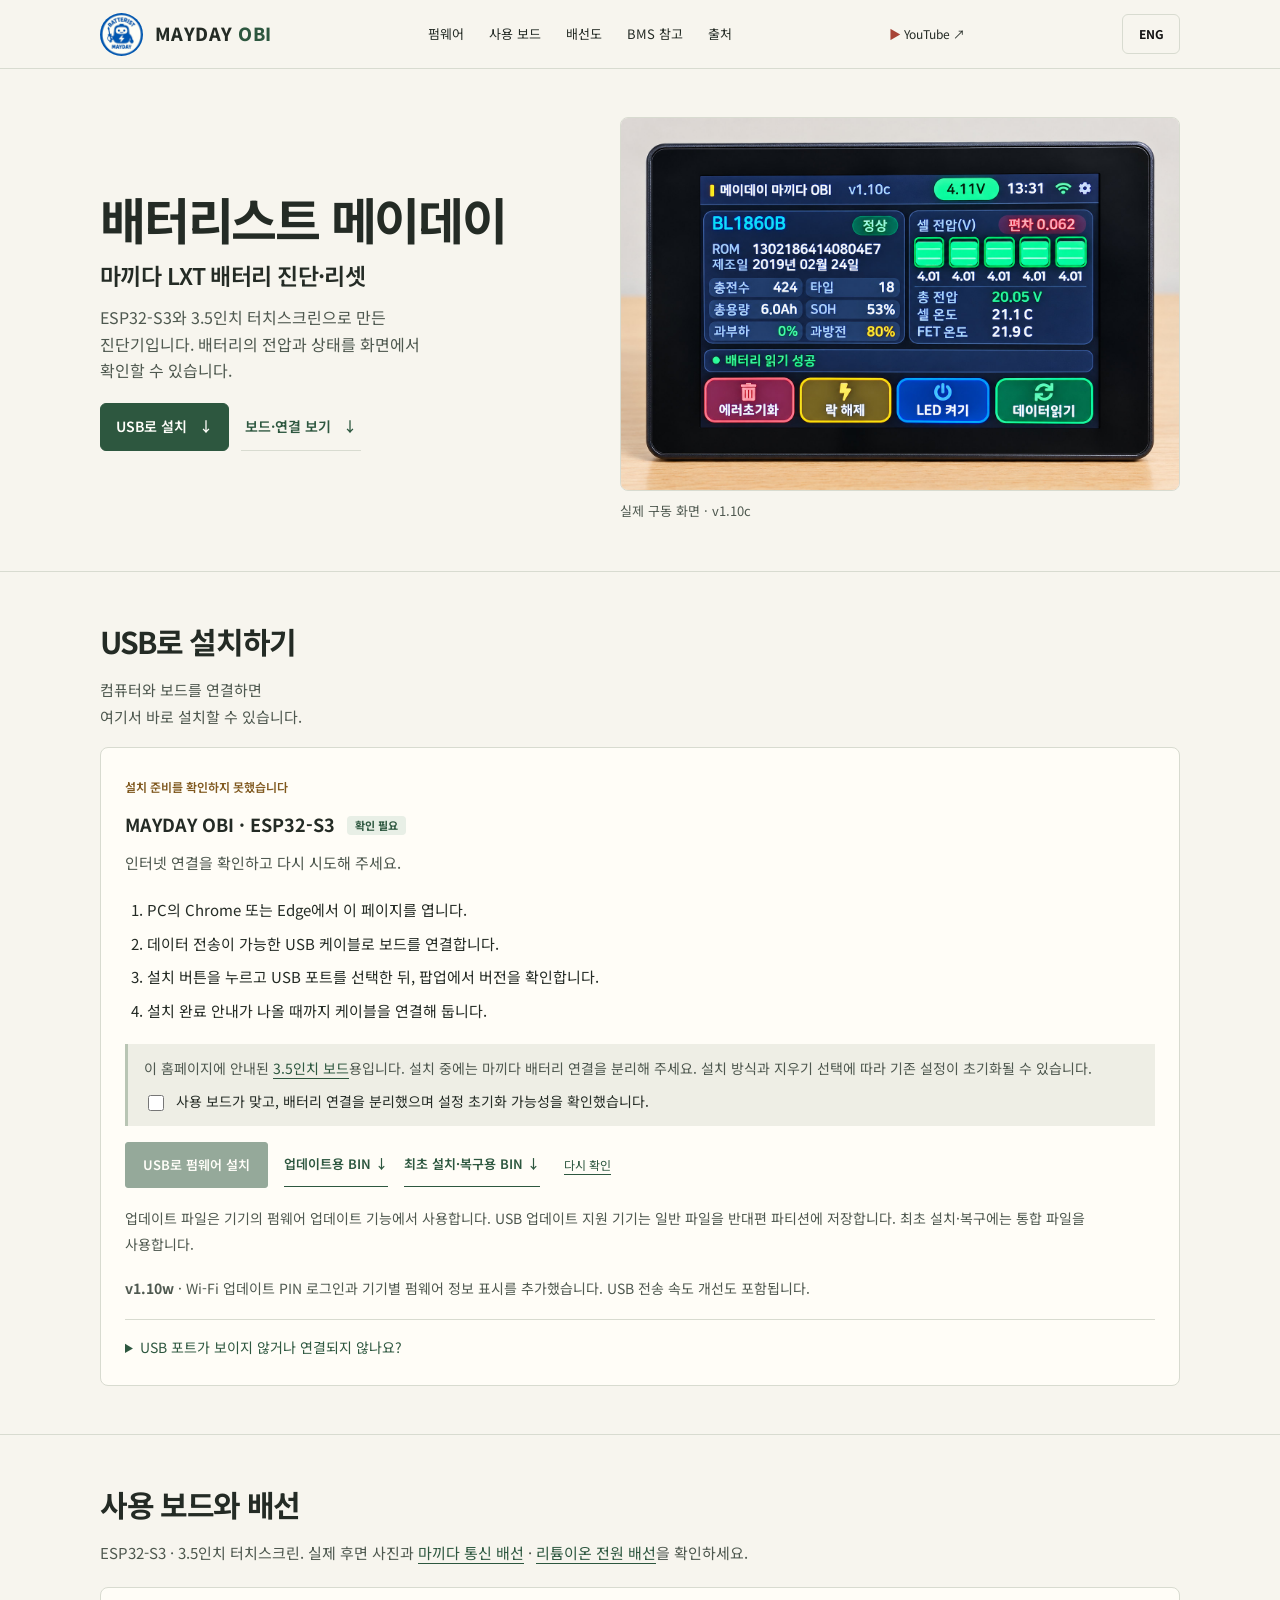
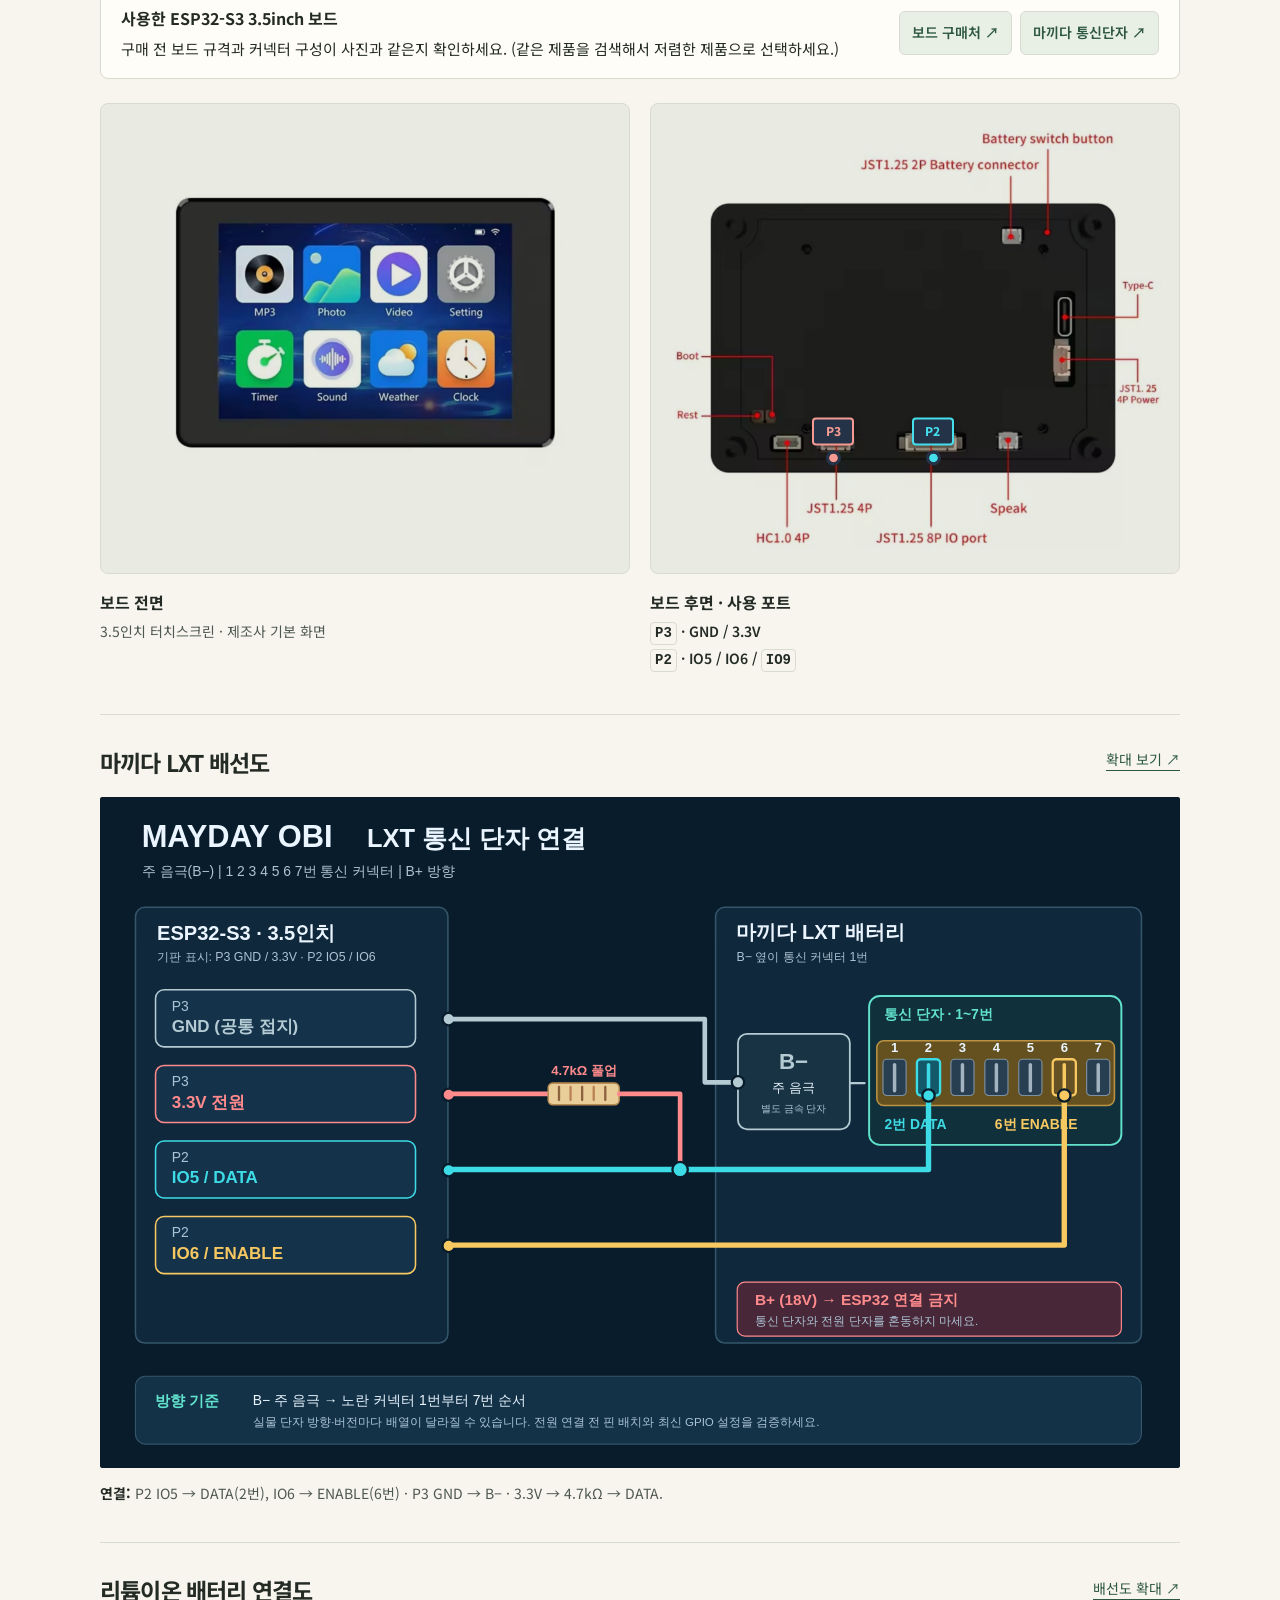
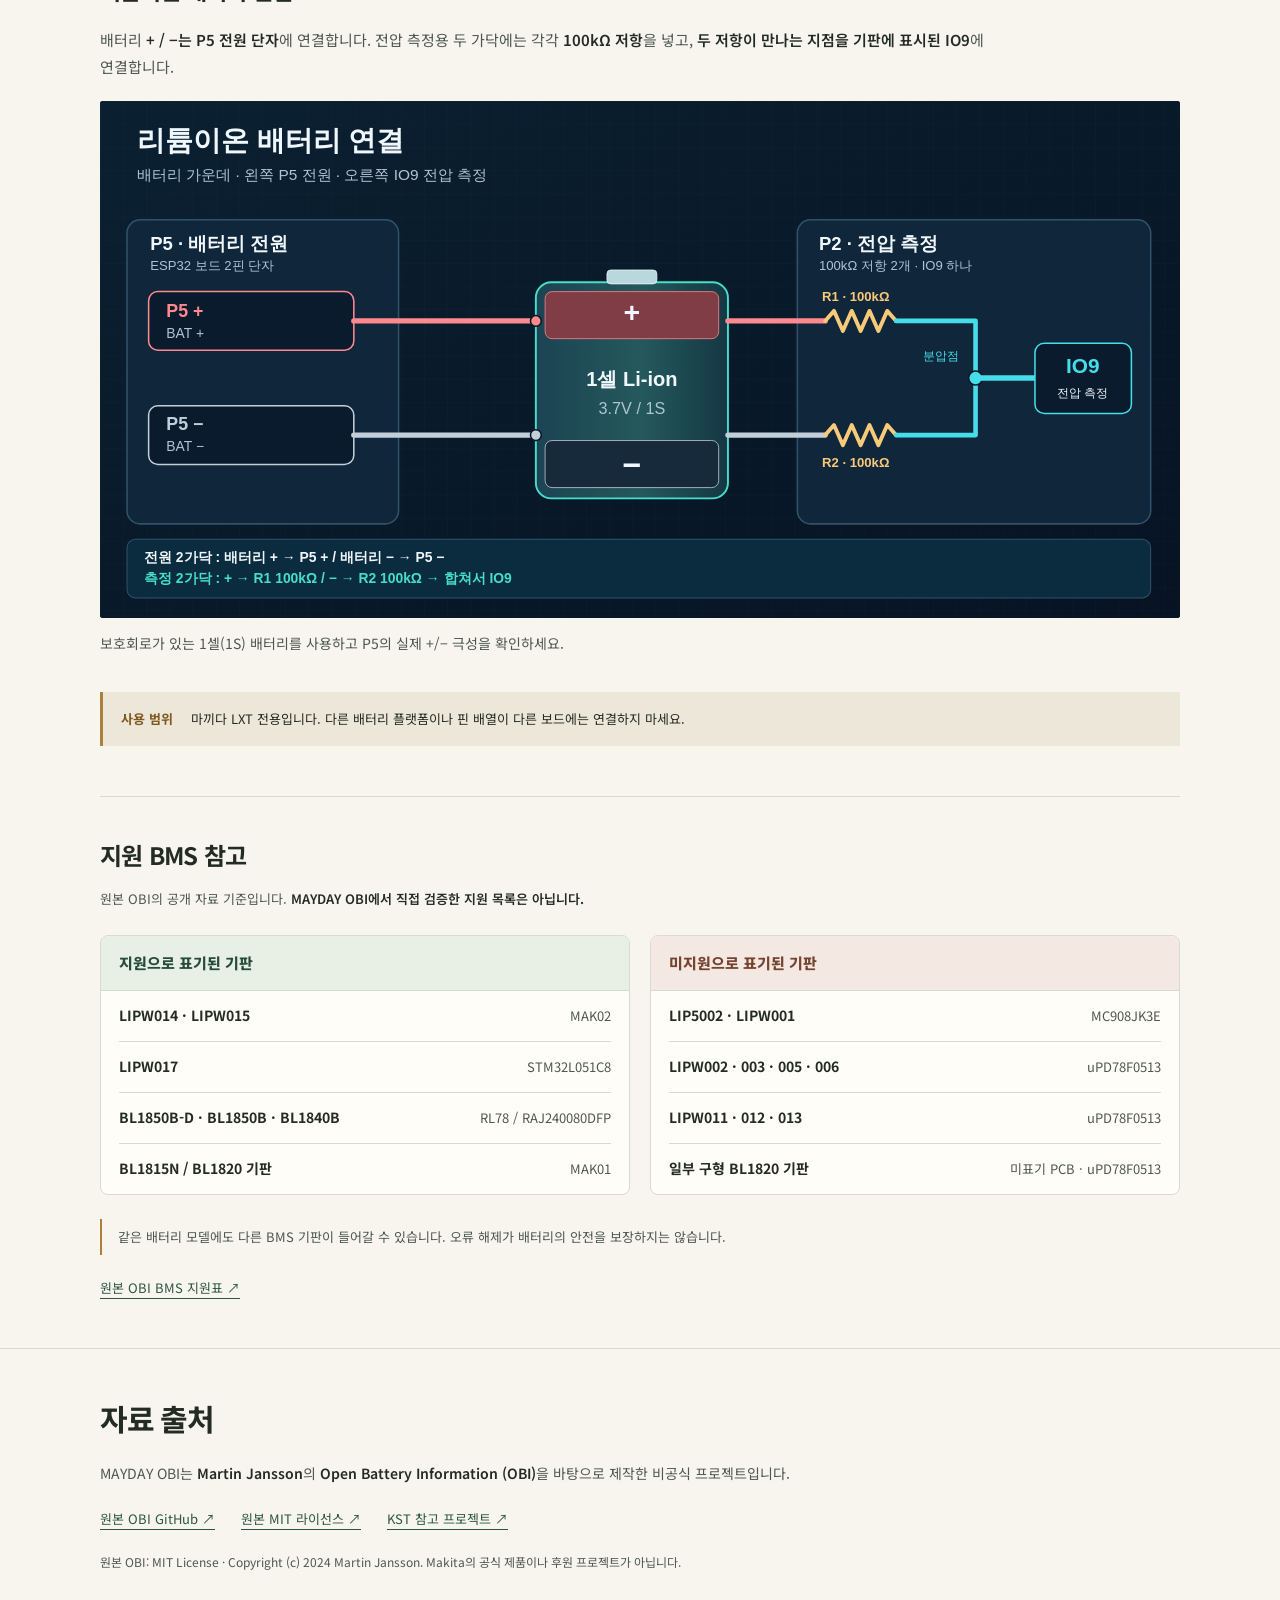
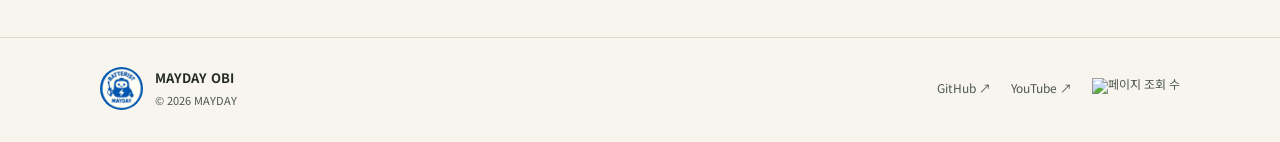
==== commit 4147e076: "docs: show v1.10w on installer pages" ====
--- a/index.html
+++ b/index.html
@@ -64,7 +64,7 @@
           <button class="install-retry" id="firmware-retry" type="button" hidden>다시 확인</button>
         </div>
         <p class="install-note" id="firmware-file-note" role="status" aria-live="polite"></p>
-        <p class="install-note"><strong>v1.10v</strong> · USB 전송 크기 1KB → 최대 4KB로 업데이트 속도를 개선했습니다.</p>
+        <p class="install-note"><strong>v1.10w</strong> · Wi-Fi 업데이트 PIN 로그인과 기기별 펌웨어 정보 표시를 추가했습니다. USB 전송 속도 개선도 포함됩니다.</p>
         <details class="install-help"><summary>USB 포트가 보이지 않거나 연결되지 않나요?</summary><p>충전 전용 케이블 대신 데이터 케이블을 사용하고, 다른 프로그램의 시리얼 모니터를 닫아 주세요. 그래도 연결되지 않으면 보드의 BOOT 버튼을 누른 상태에서 RESET을 짧게 누른 뒤 BOOT을 놓고 다시 연결해 보세요. 보드에 따라 버튼 이름과 진입 방법이 다를 수 있습니다.</p></details>
         <noscript><p class="install-note">웹 설치에는 JavaScript가 필요합니다. 브라우저 설정에서 JavaScript를 허용한 뒤 다시 열어 주세요.</p></noscript>
       </article>
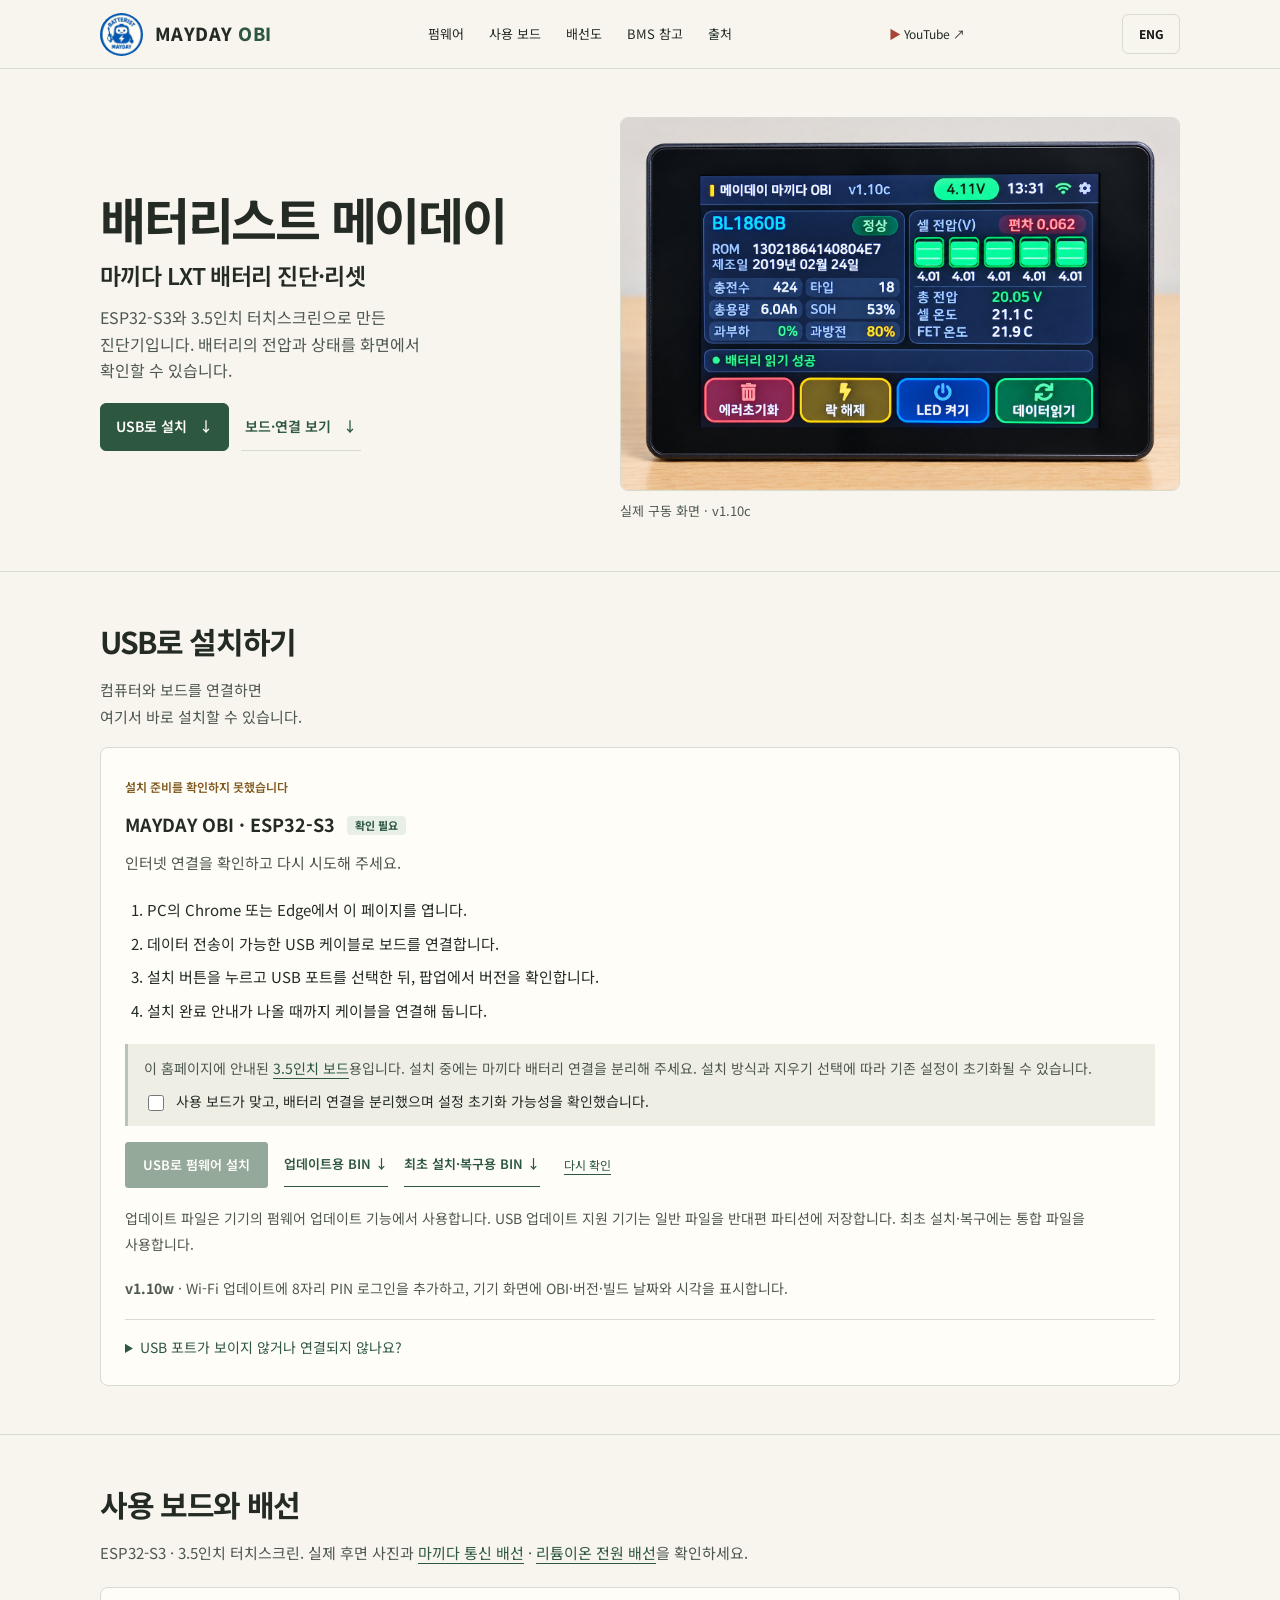
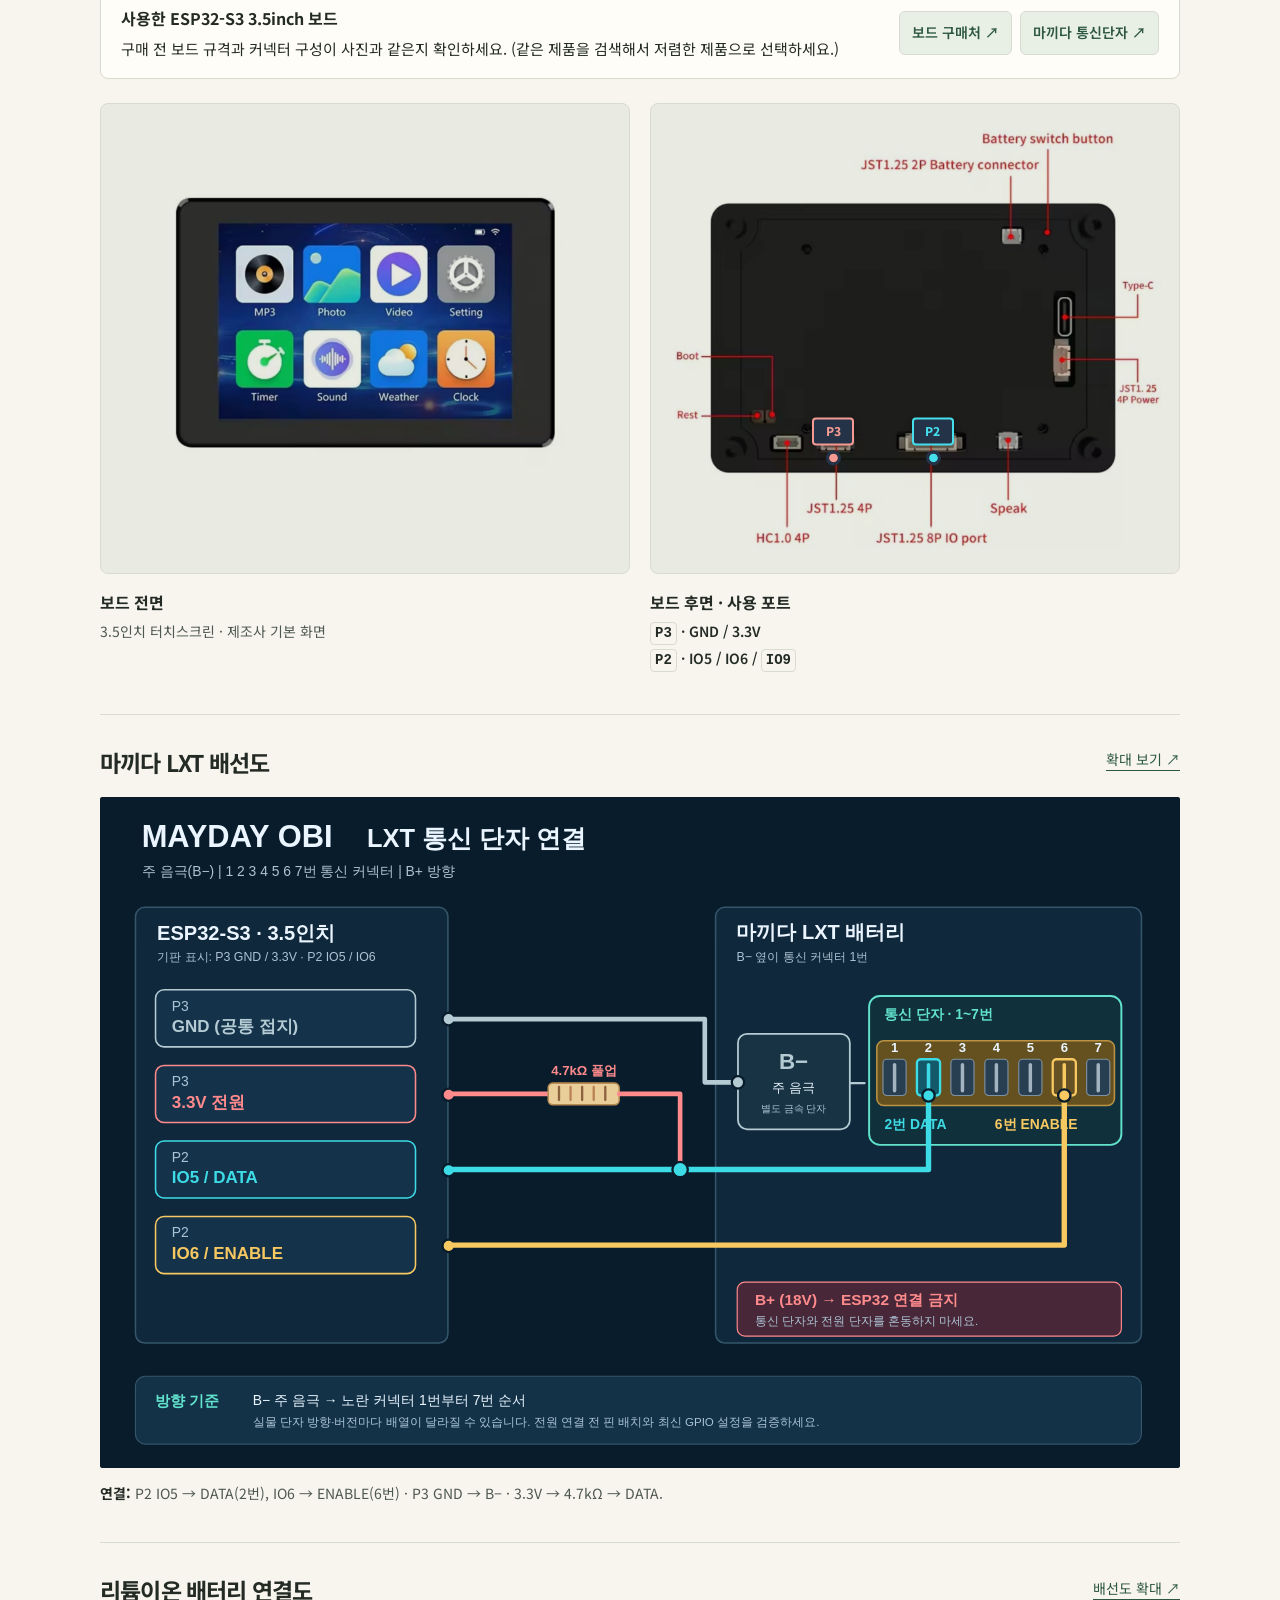
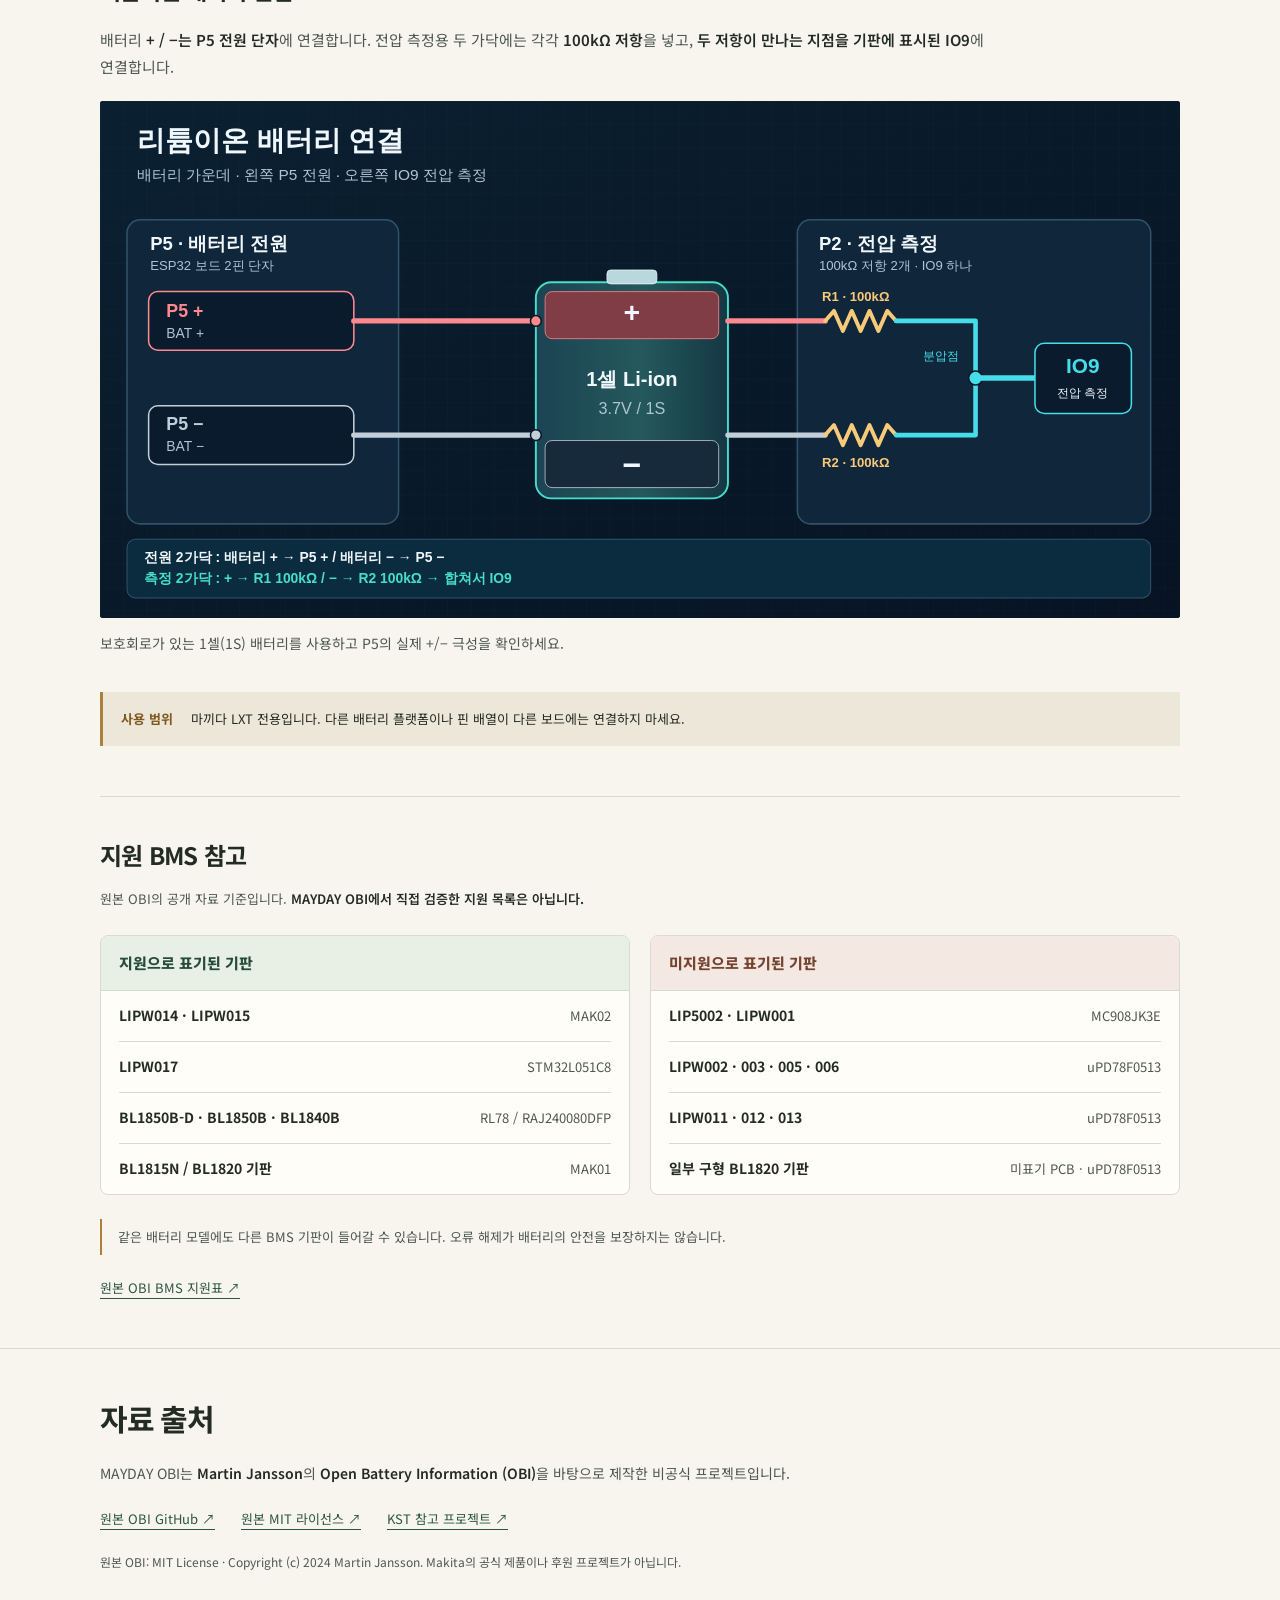
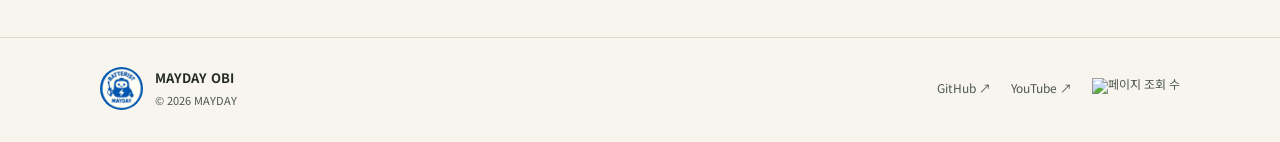
==== commit 720c28ca: "docs: align installer notes with v1.10w" ====
--- a/index.html
+++ b/index.html
@@ -64,7 +64,7 @@
           <button class="install-retry" id="firmware-retry" type="button" hidden>다시 확인</button>
         </div>
         <p class="install-note" id="firmware-file-note" role="status" aria-live="polite"></p>
-        <p class="install-note"><strong>v1.10w</strong> · Wi-Fi 업데이트 PIN 로그인과 기기별 펌웨어 정보 표시를 추가했습니다. USB 전송 속도 개선도 포함됩니다.</p>
+        <p class="install-note"><strong>v1.10w</strong> · Wi-Fi 업데이트에 8자리 PIN 로그인을 추가하고, 기기 화면에 OBI·버전·빌드 날짜와 시각을 표시합니다.</p>
         <details class="install-help"><summary>USB 포트가 보이지 않거나 연결되지 않나요?</summary><p>충전 전용 케이블 대신 데이터 케이블을 사용하고, 다른 프로그램의 시리얼 모니터를 닫아 주세요. 그래도 연결되지 않으면 보드의 BOOT 버튼을 누른 상태에서 RESET을 짧게 누른 뒤 BOOT을 놓고 다시 연결해 보세요. 보드에 따라 버튼 이름과 진입 방법이 다를 수 있습니다.</p></details>
         <noscript><p class="install-note">웹 설치에는 JavaScript가 필요합니다. 브라우저 설정에서 JavaScript를 허용한 뒤 다시 열어 주세요.</p></noscript>
       </article>
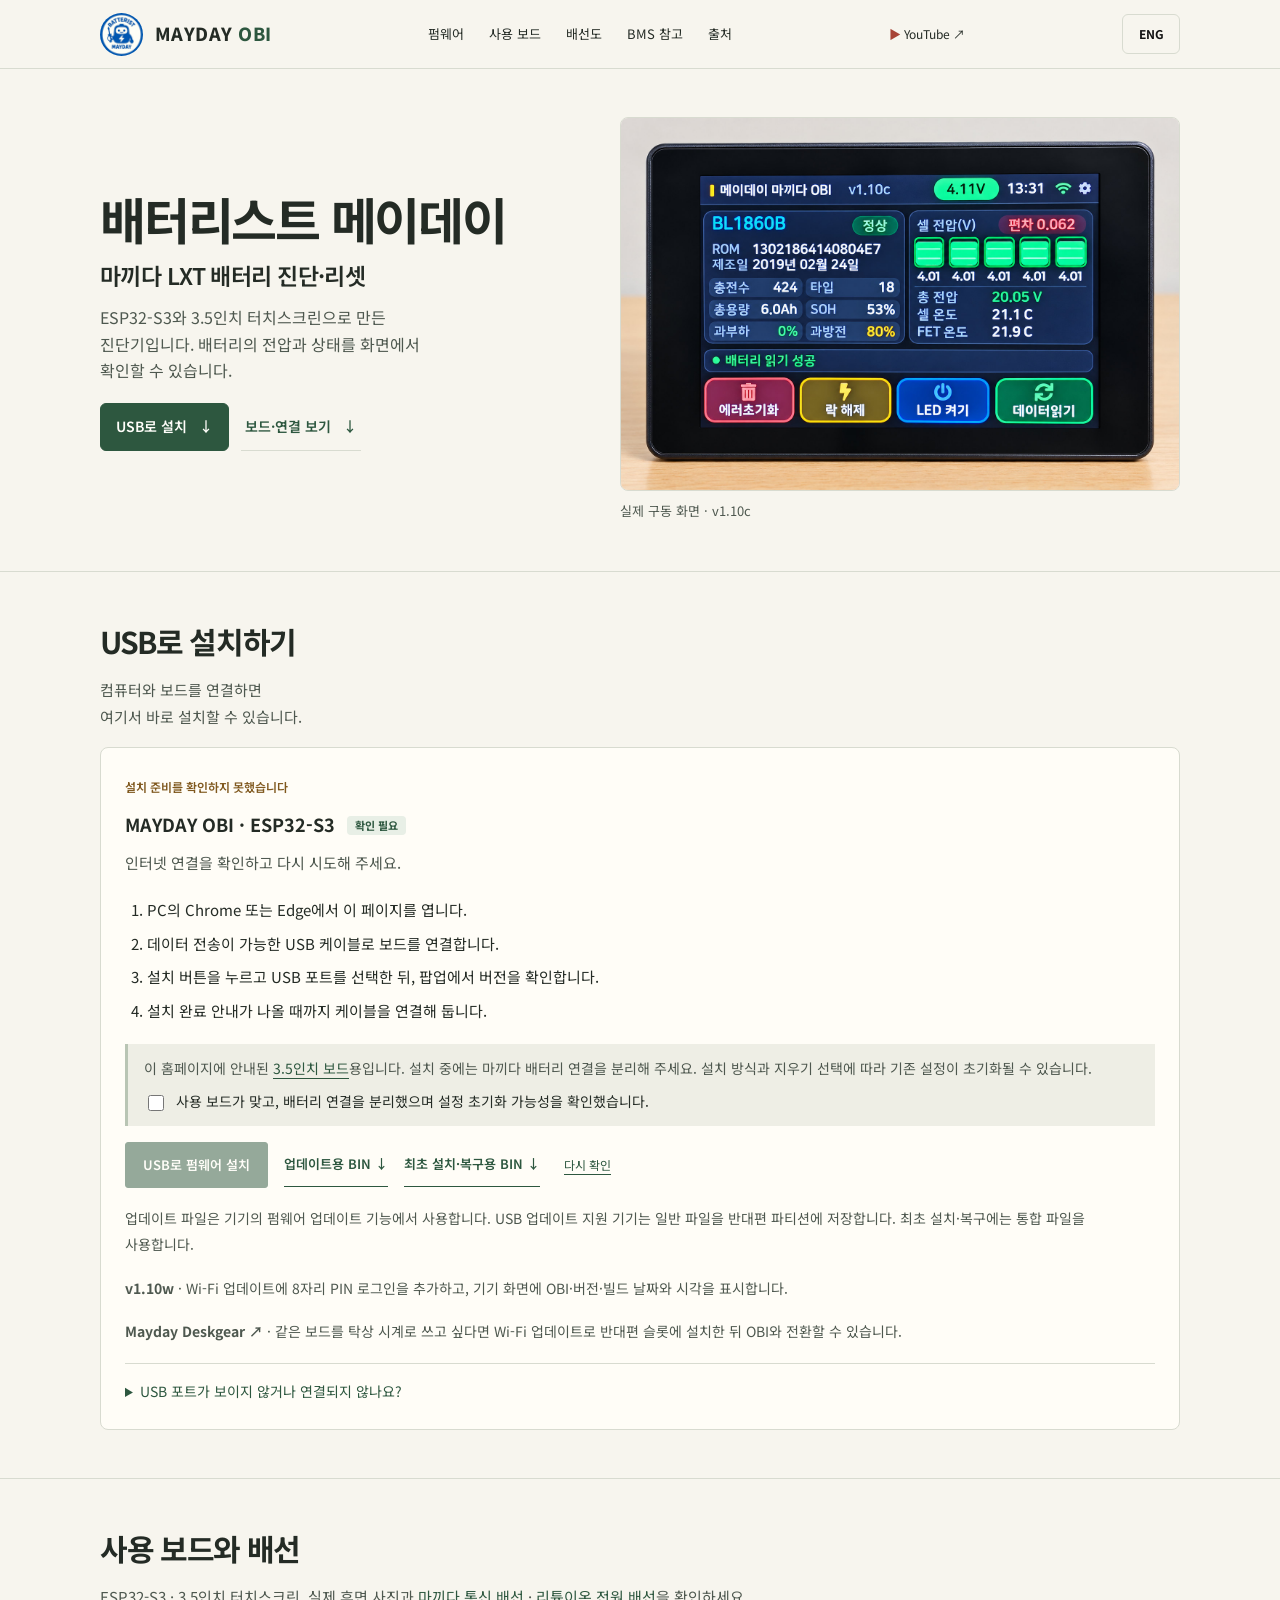
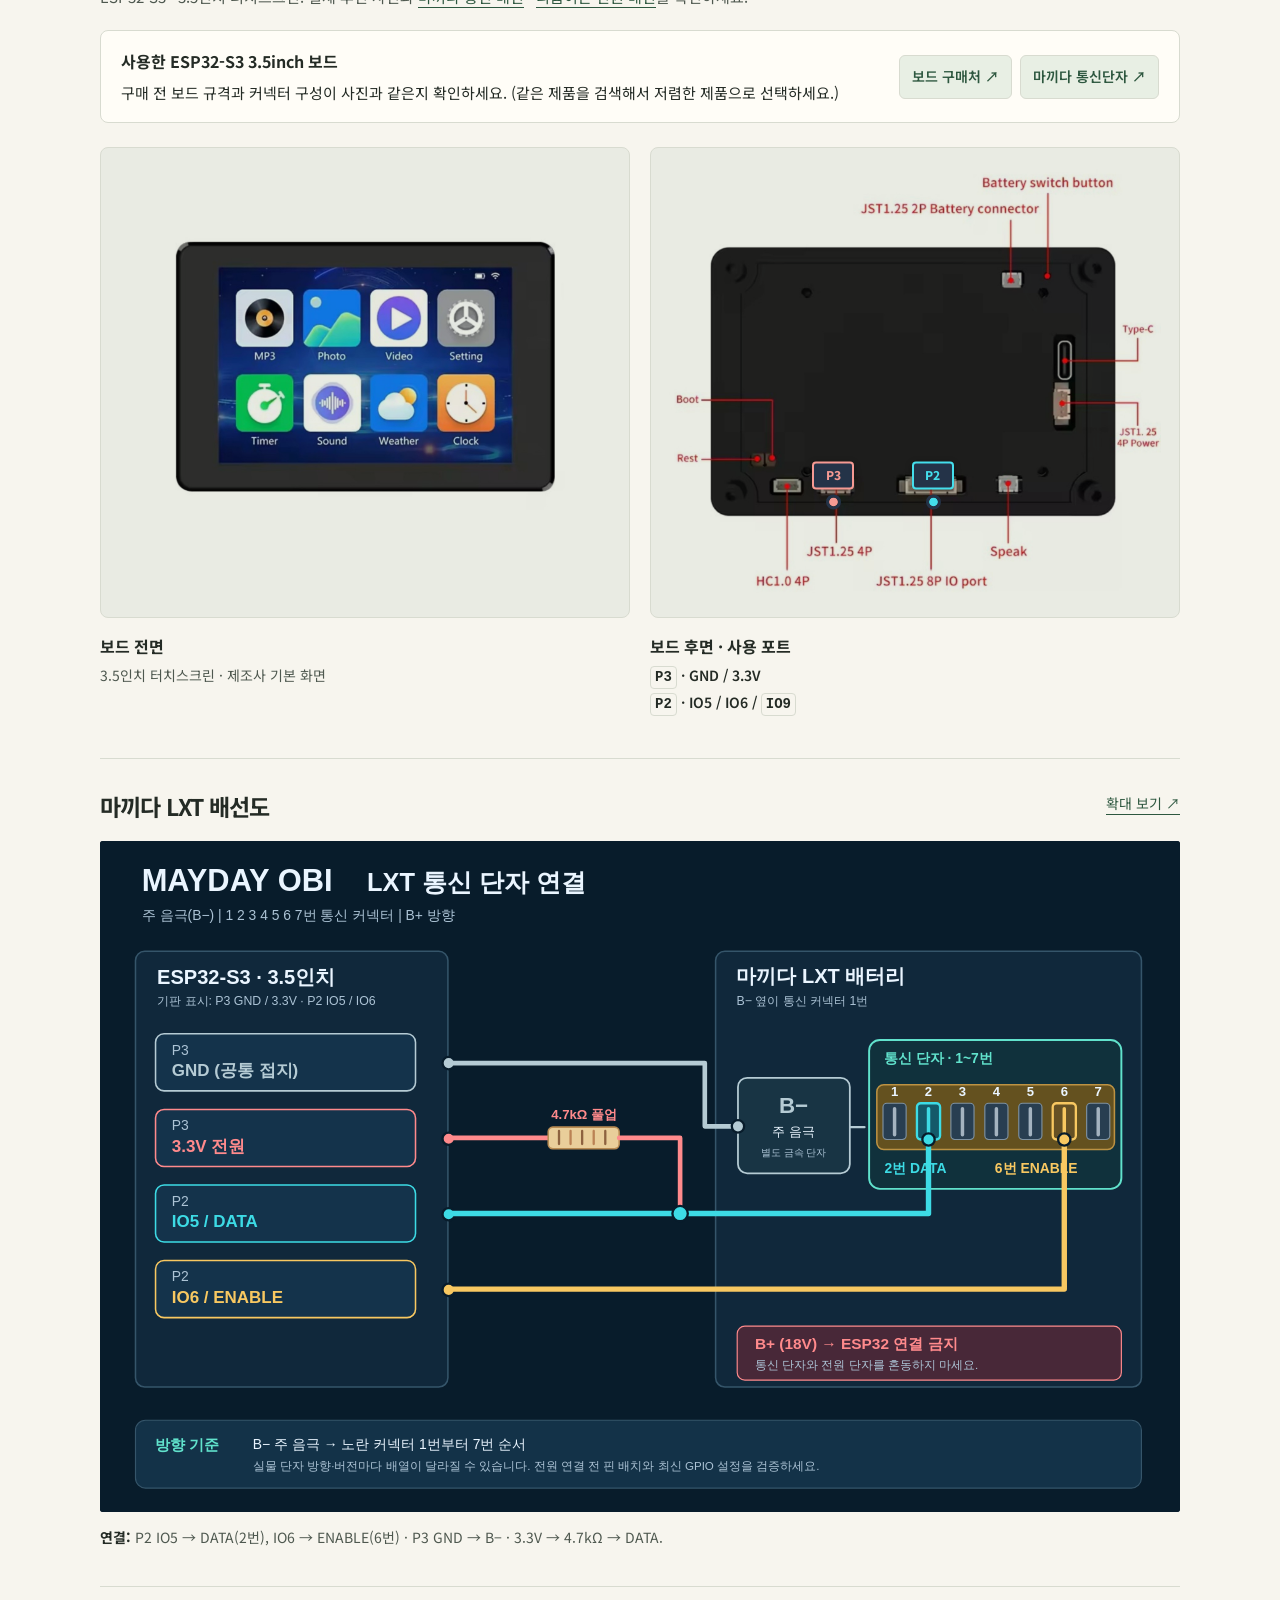
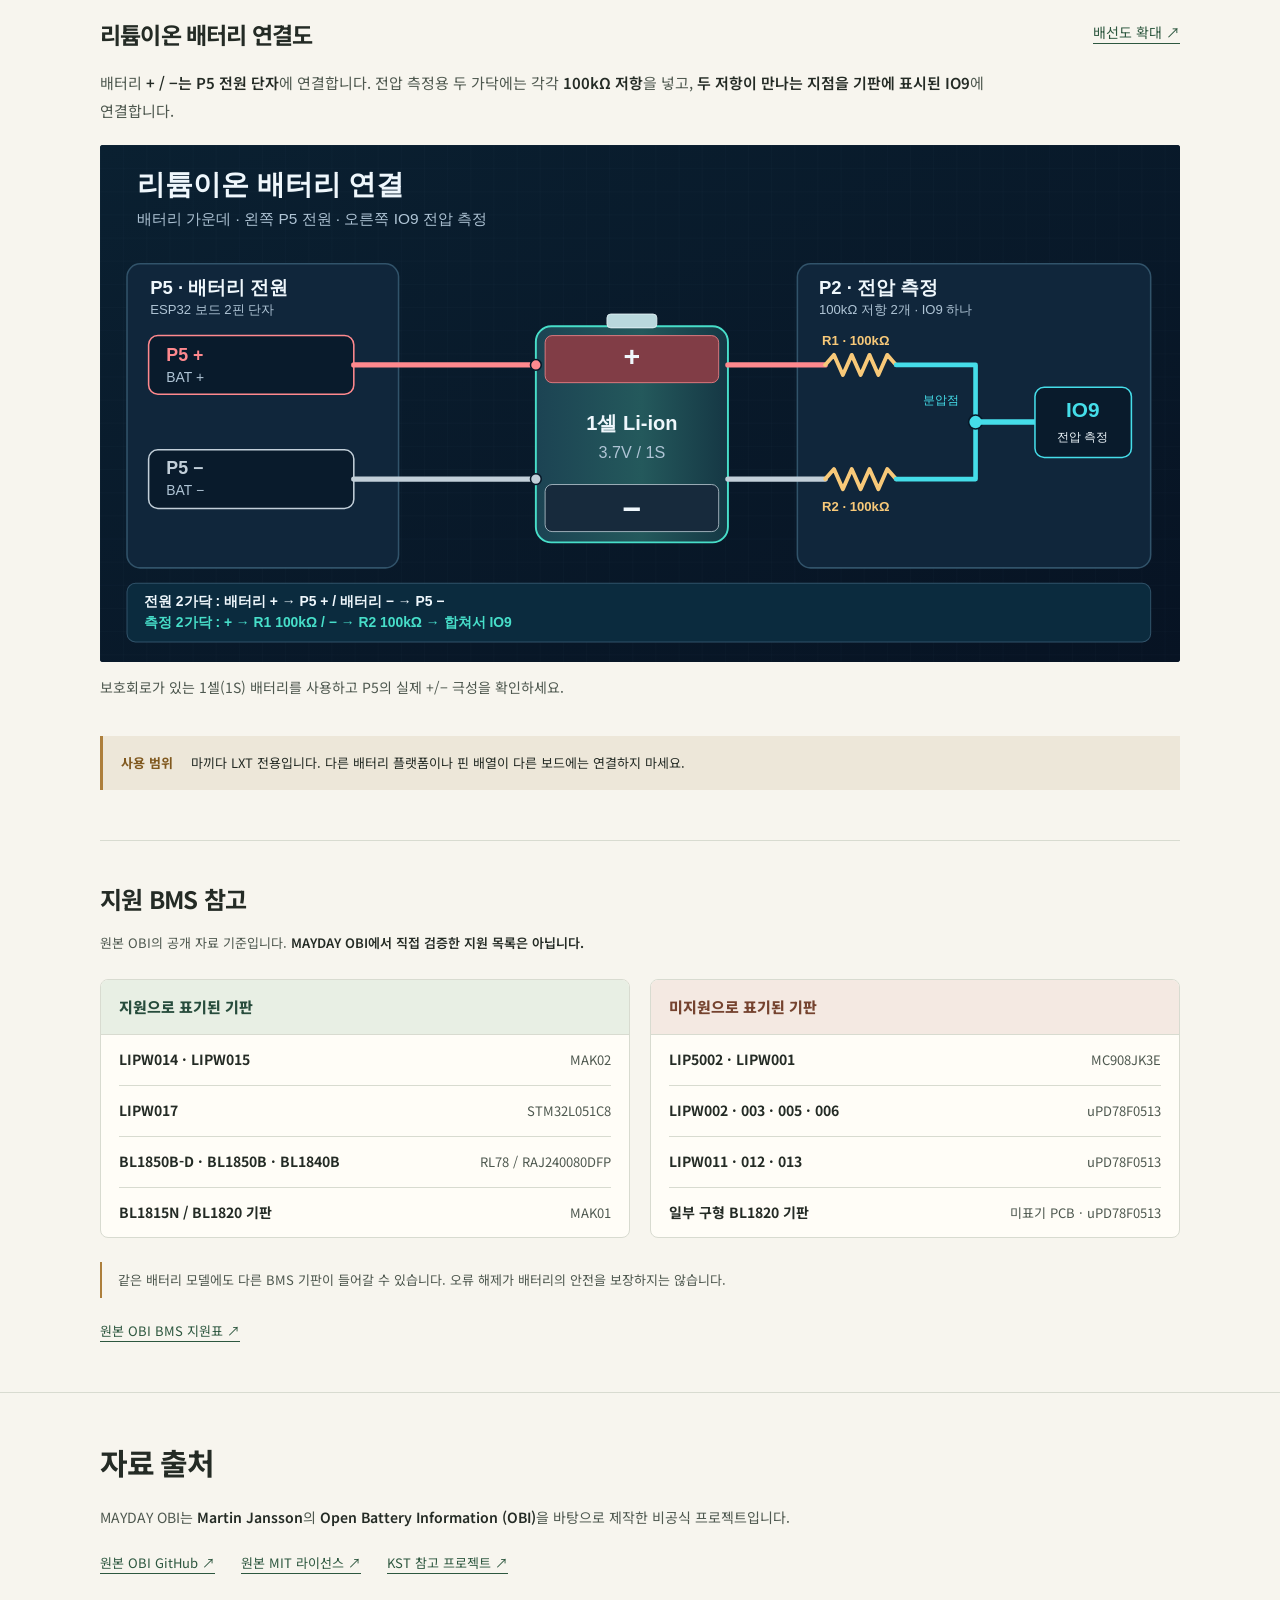
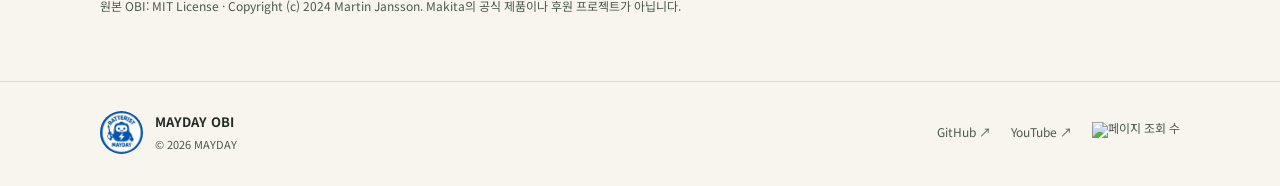
==== commit 50112dbd: "Link Mayday Deskgear and explain dual-slot switching" ====
--- a/index.html
+++ b/index.html
@@ -65,6 +65,7 @@
         </div>
         <p class="install-note" id="firmware-file-note" role="status" aria-live="polite"></p>
         <p class="install-note"><strong>v1.10w</strong> · Wi-Fi 업데이트에 8자리 PIN 로그인을 추가하고, 기기 화면에 OBI·버전·빌드 날짜와 시각을 표시합니다.</p>
+        <p class="install-note"><a href="https://maydaycom.github.io/mayday-deskgear/"><strong>Mayday Deskgear ↗</strong></a> · 같은 보드를 탁상 시계로 쓰고 싶다면 Wi-Fi 업데이트로 반대편 슬롯에 설치한 뒤 OBI와 전환할 수 있습니다.</p>
         <details class="install-help"><summary>USB 포트가 보이지 않거나 연결되지 않나요?</summary><p>충전 전용 케이블 대신 데이터 케이블을 사용하고, 다른 프로그램의 시리얼 모니터를 닫아 주세요. 그래도 연결되지 않으면 보드의 BOOT 버튼을 누른 상태에서 RESET을 짧게 누른 뒤 BOOT을 놓고 다시 연결해 보세요. 보드에 따라 버튼 이름과 진입 방법이 다를 수 있습니다.</p></details>
         <noscript><p class="install-note">웹 설치에는 JavaScript가 필요합니다. 브라우저 설정에서 JavaScript를 허용한 뒤 다시 열어 주세요.</p></noscript>
       </article>
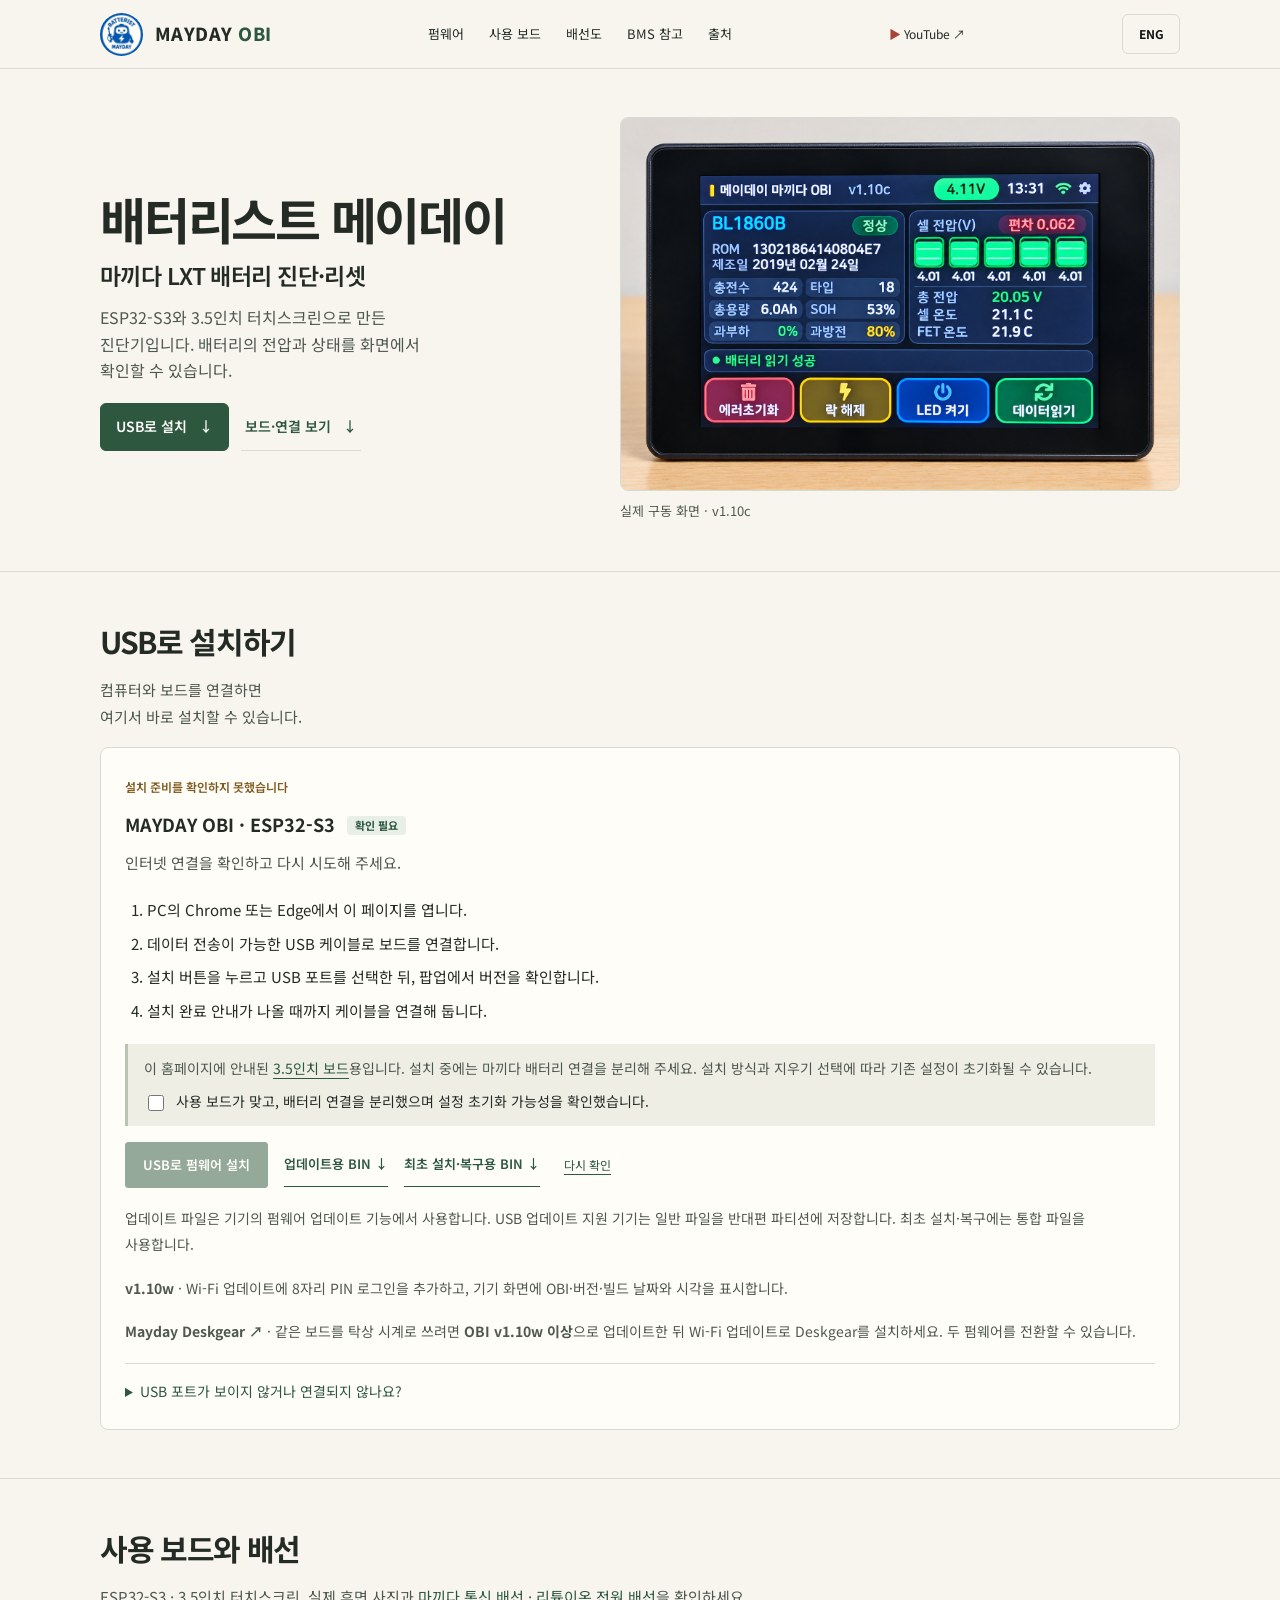
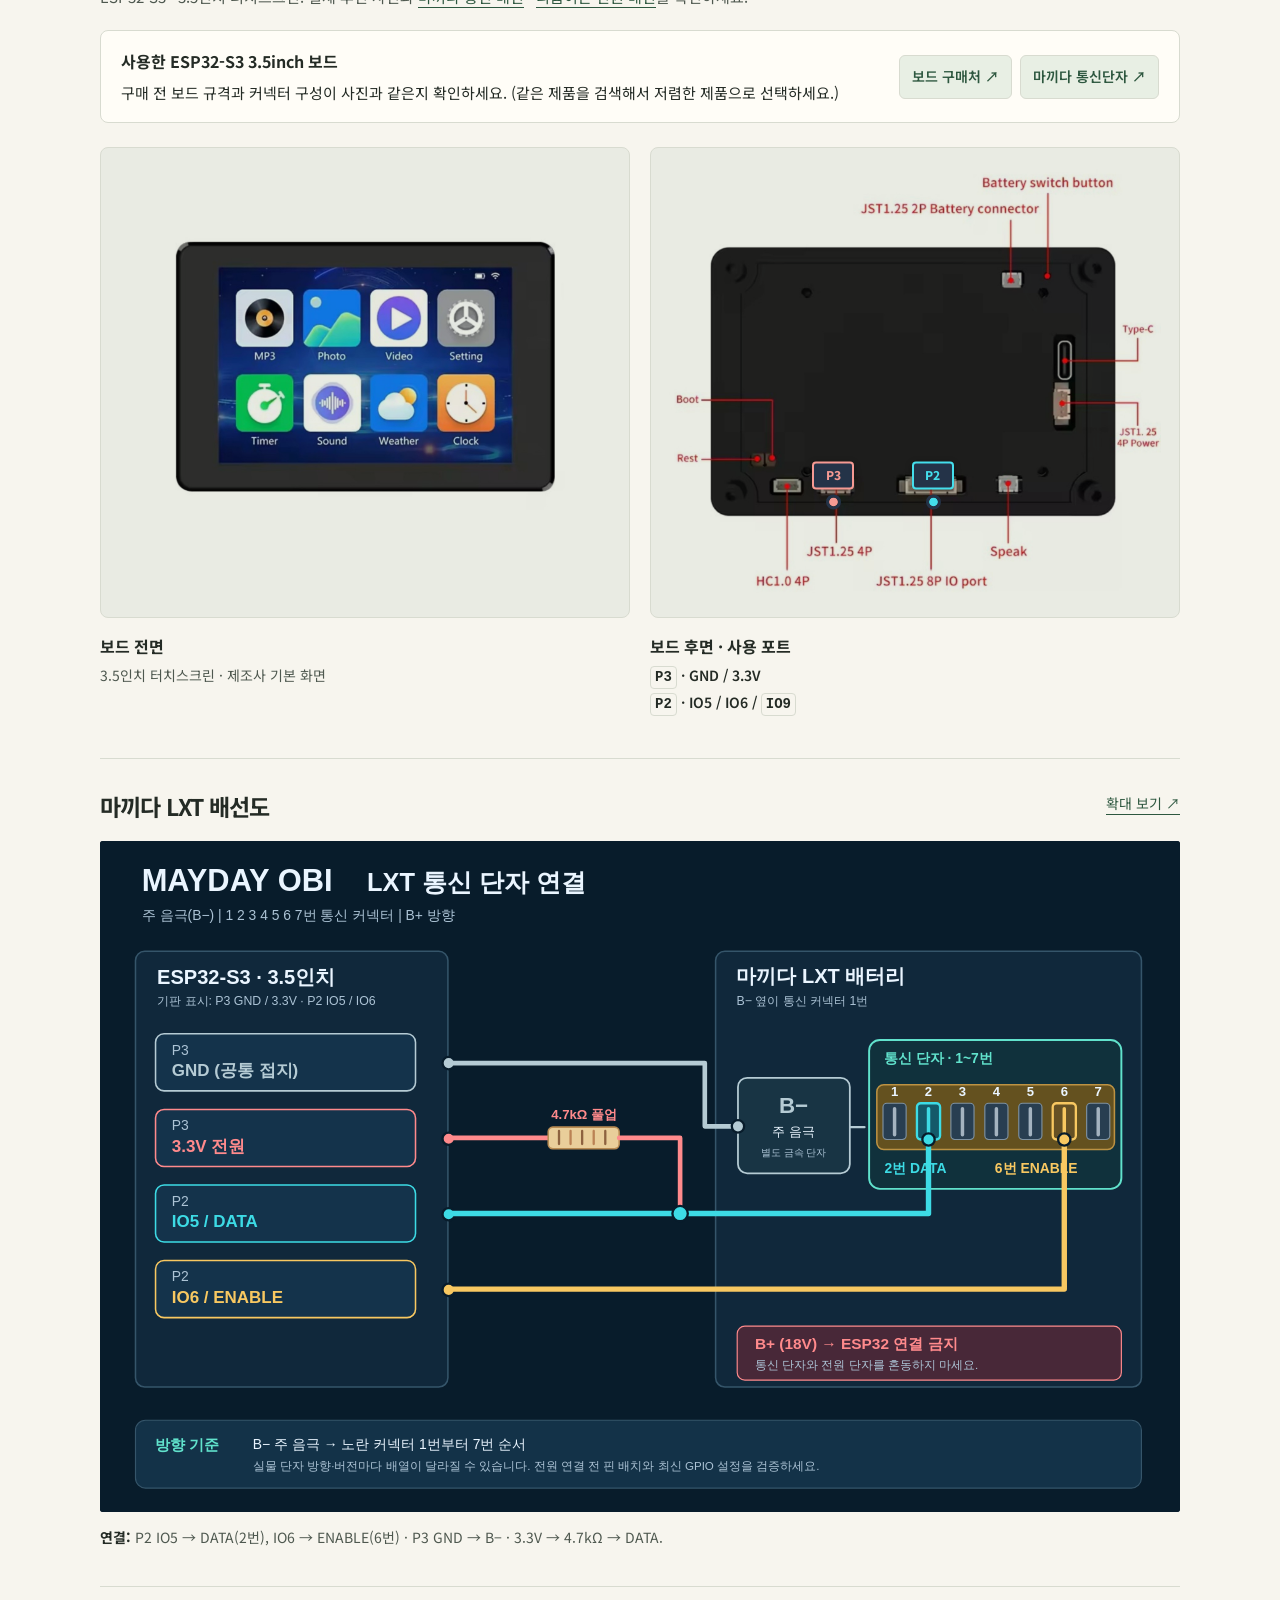
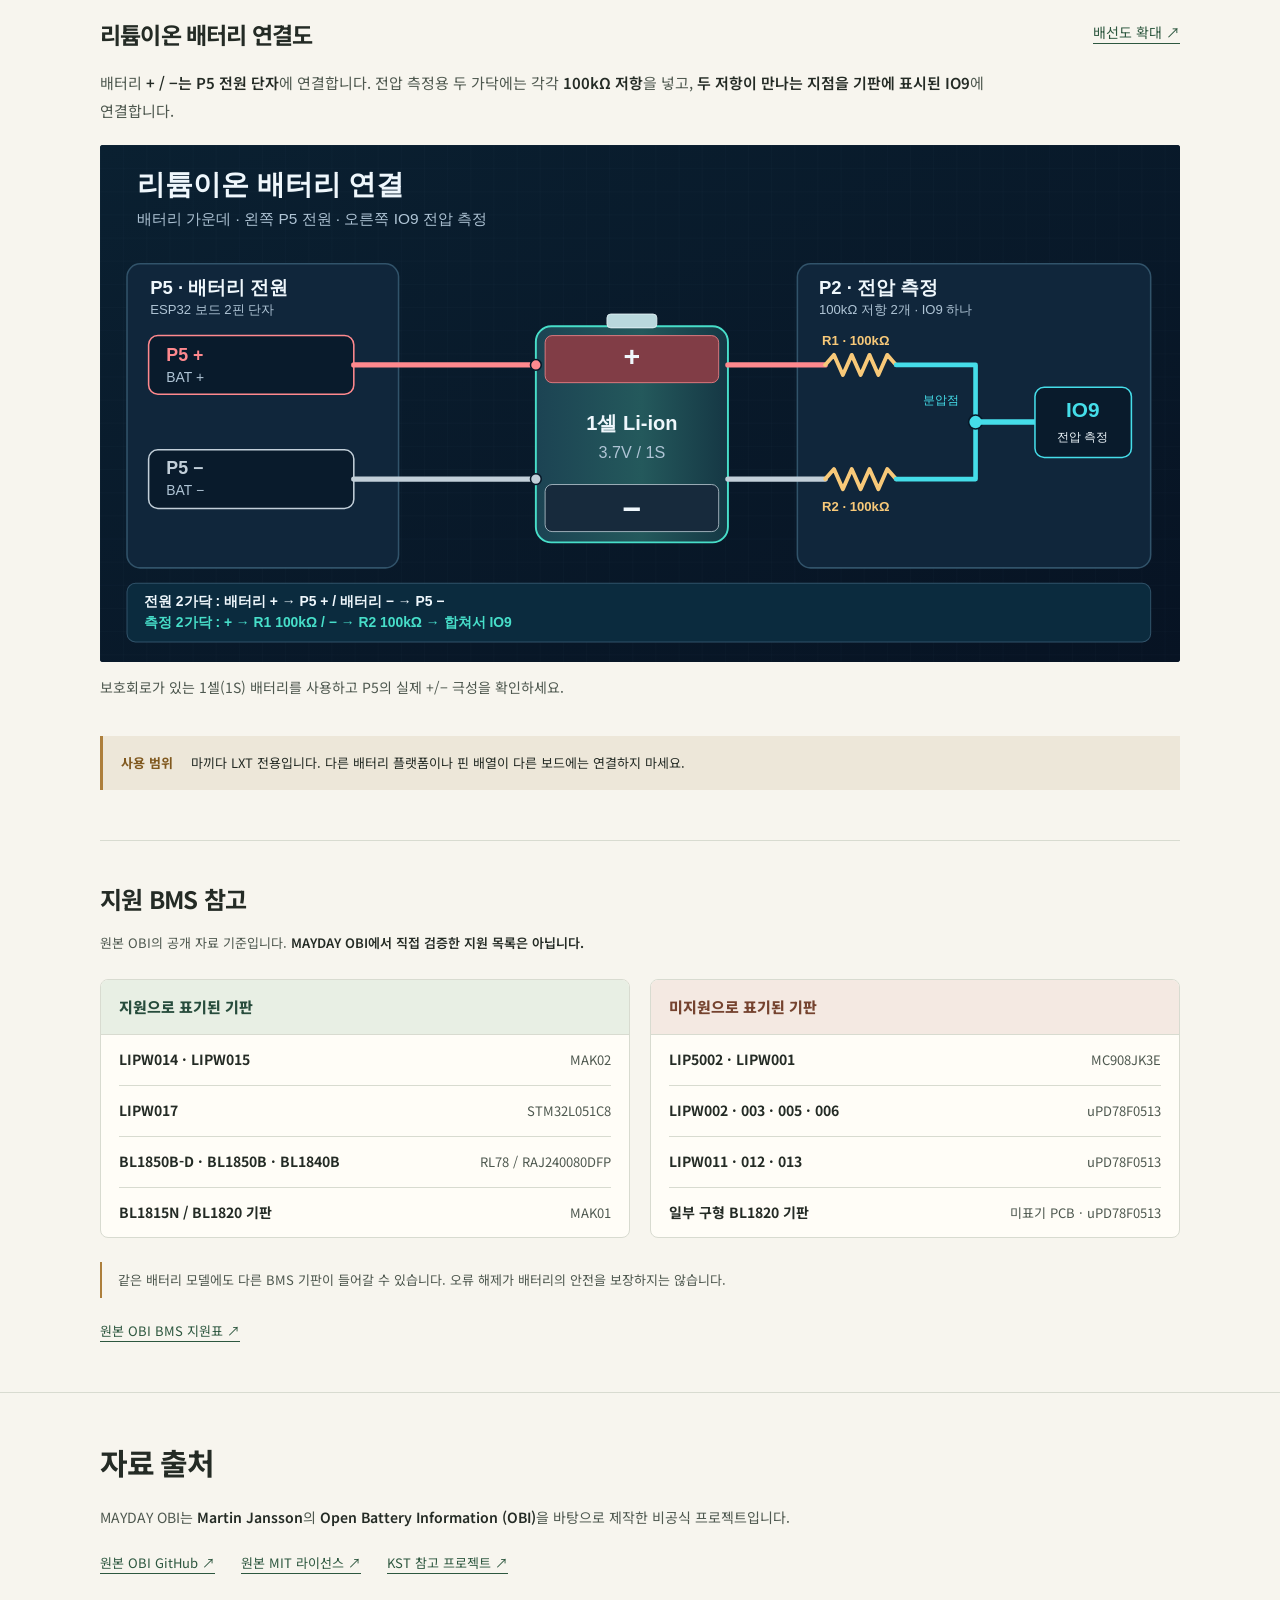
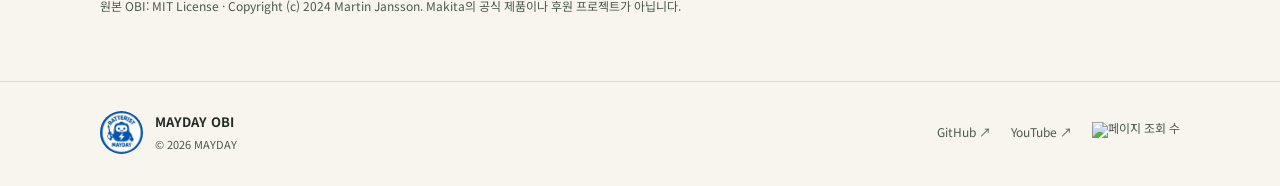
==== commit 3a79716d: "Clarify OBI v1.10w minimum for Deskgear switching" ====
--- a/index.html
+++ b/index.html
@@ -65,7 +65,7 @@
         </div>
         <p class="install-note" id="firmware-file-note" role="status" aria-live="polite"></p>
         <p class="install-note"><strong>v1.10w</strong> · Wi-Fi 업데이트에 8자리 PIN 로그인을 추가하고, 기기 화면에 OBI·버전·빌드 날짜와 시각을 표시합니다.</p>
-        <p class="install-note"><a href="https://maydaycom.github.io/mayday-deskgear/"><strong>Mayday Deskgear ↗</strong></a> · 같은 보드를 탁상 시계로 쓰고 싶다면 Wi-Fi 업데이트로 반대편 슬롯에 설치한 뒤 OBI와 전환할 수 있습니다.</p>
+        <p class="install-note"><a href="https://maydaycom.github.io/mayday-deskgear/"><strong>Mayday Deskgear ↗</strong></a> · 같은 보드를 탁상 시계로 쓰려면 <strong>OBI v1.10w 이상</strong>으로 업데이트한 뒤 Wi-Fi 업데이트로 Deskgear를 설치하세요. 두 펌웨어를 전환할 수 있습니다.</p>
         <details class="install-help"><summary>USB 포트가 보이지 않거나 연결되지 않나요?</summary><p>충전 전용 케이블 대신 데이터 케이블을 사용하고, 다른 프로그램의 시리얼 모니터를 닫아 주세요. 그래도 연결되지 않으면 보드의 BOOT 버튼을 누른 상태에서 RESET을 짧게 누른 뒤 BOOT을 놓고 다시 연결해 보세요. 보드에 따라 버튼 이름과 진입 방법이 다를 수 있습니다.</p></details>
         <noscript><p class="install-note">웹 설치에는 JavaScript가 필요합니다. 브라우저 설정에서 JavaScript를 허용한 뒤 다시 열어 주세요.</p></noscript>
       </article>
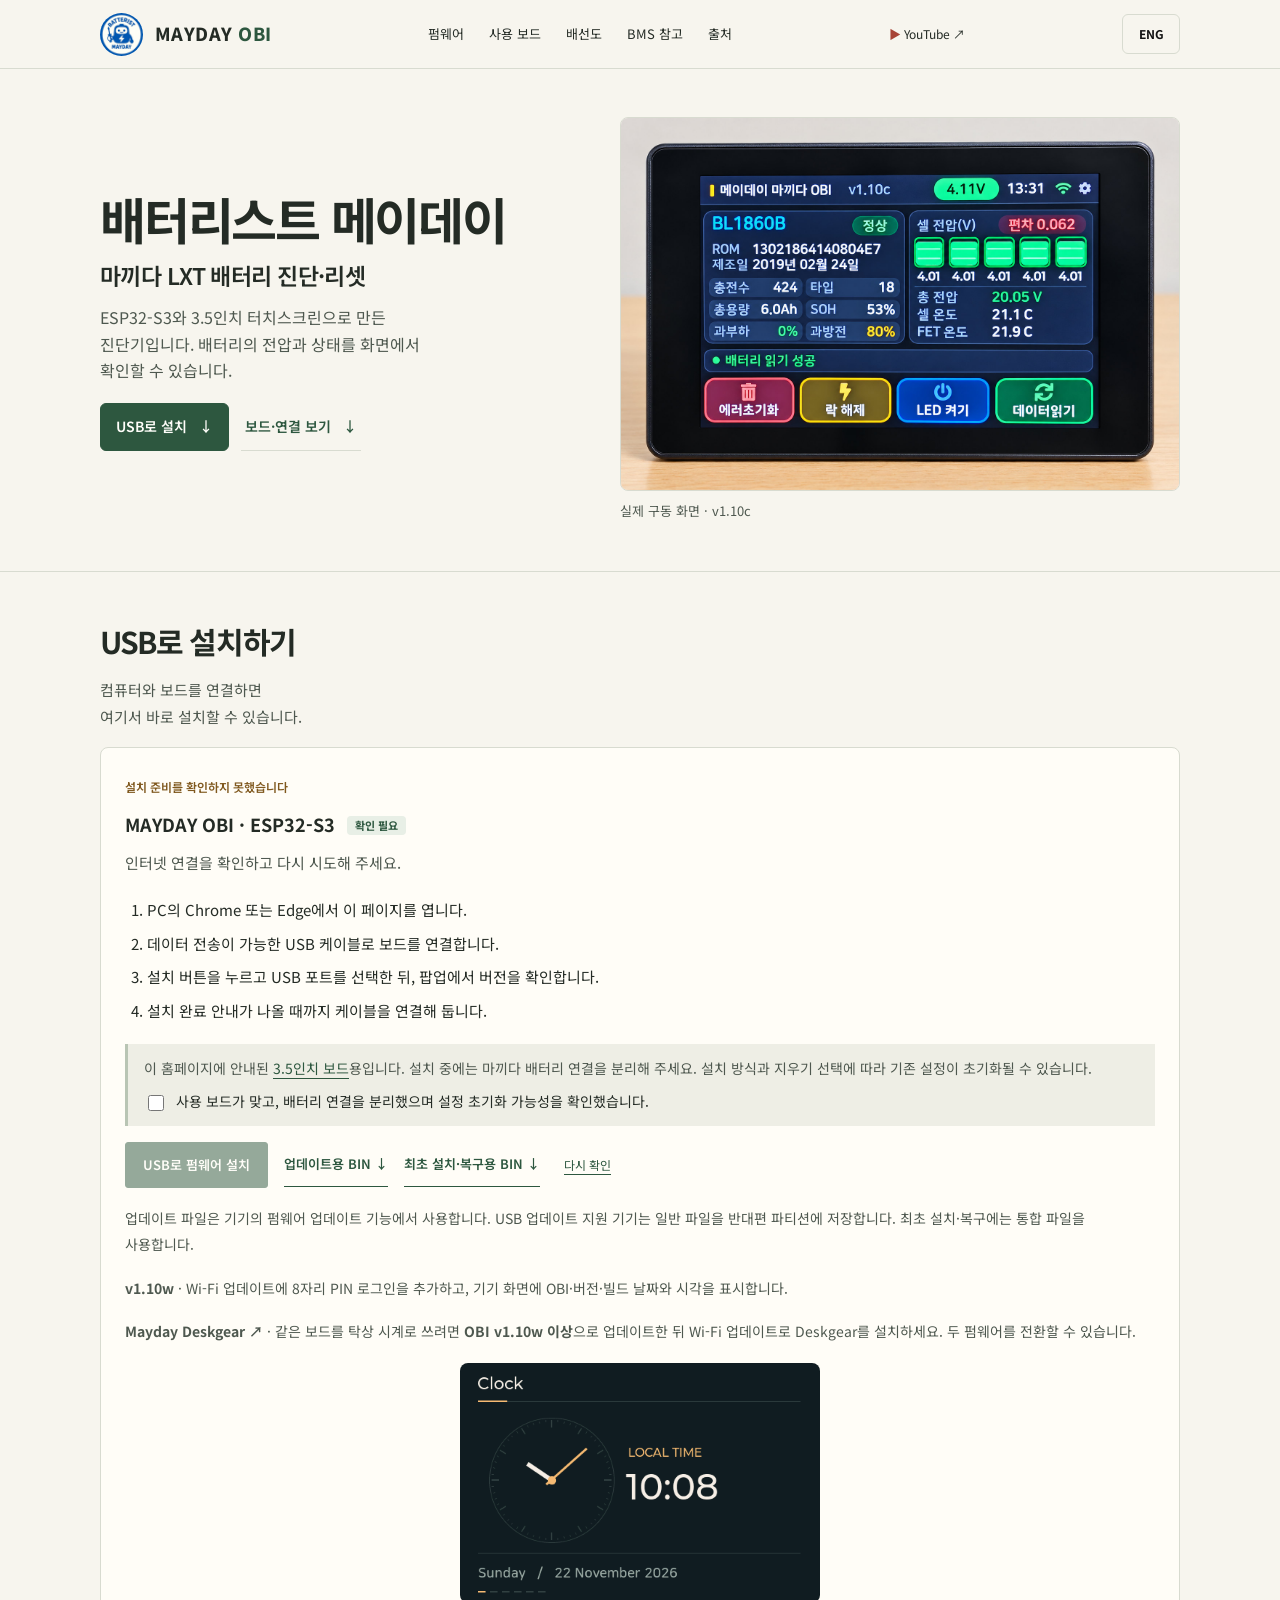
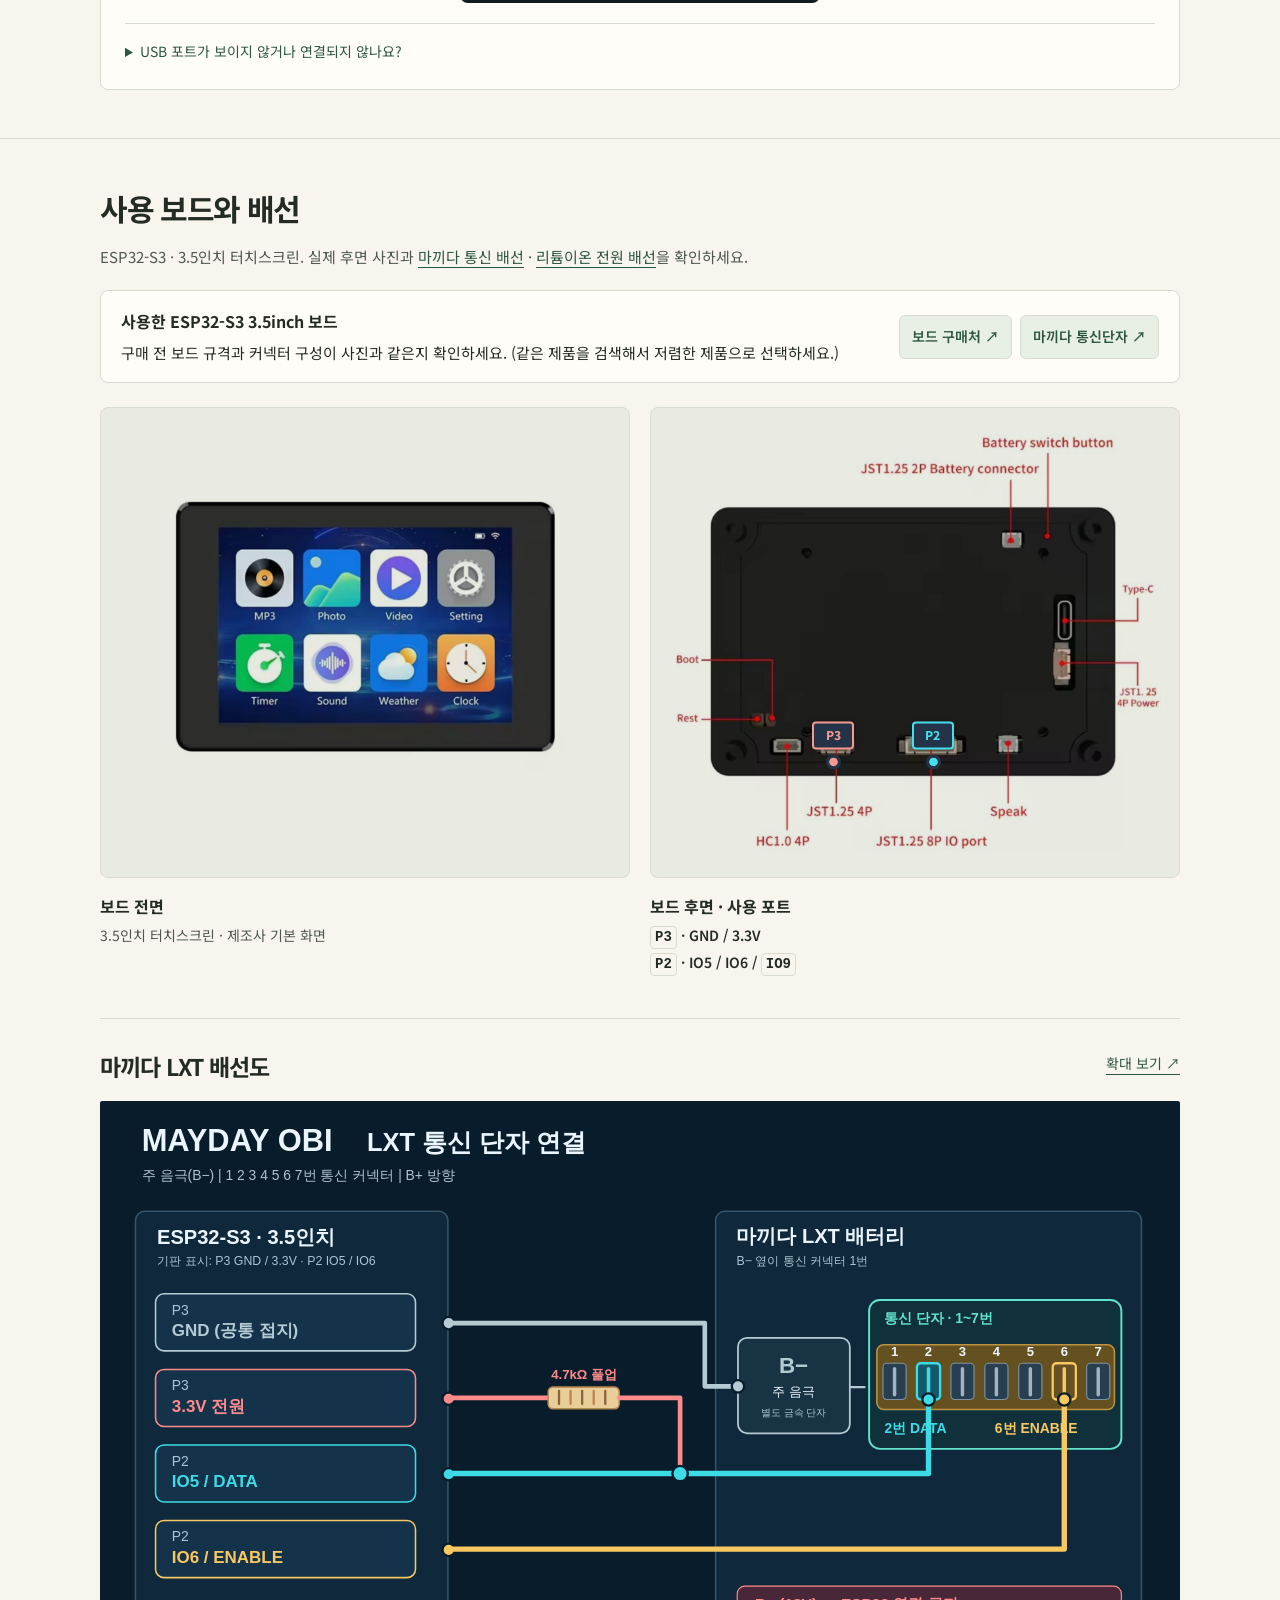
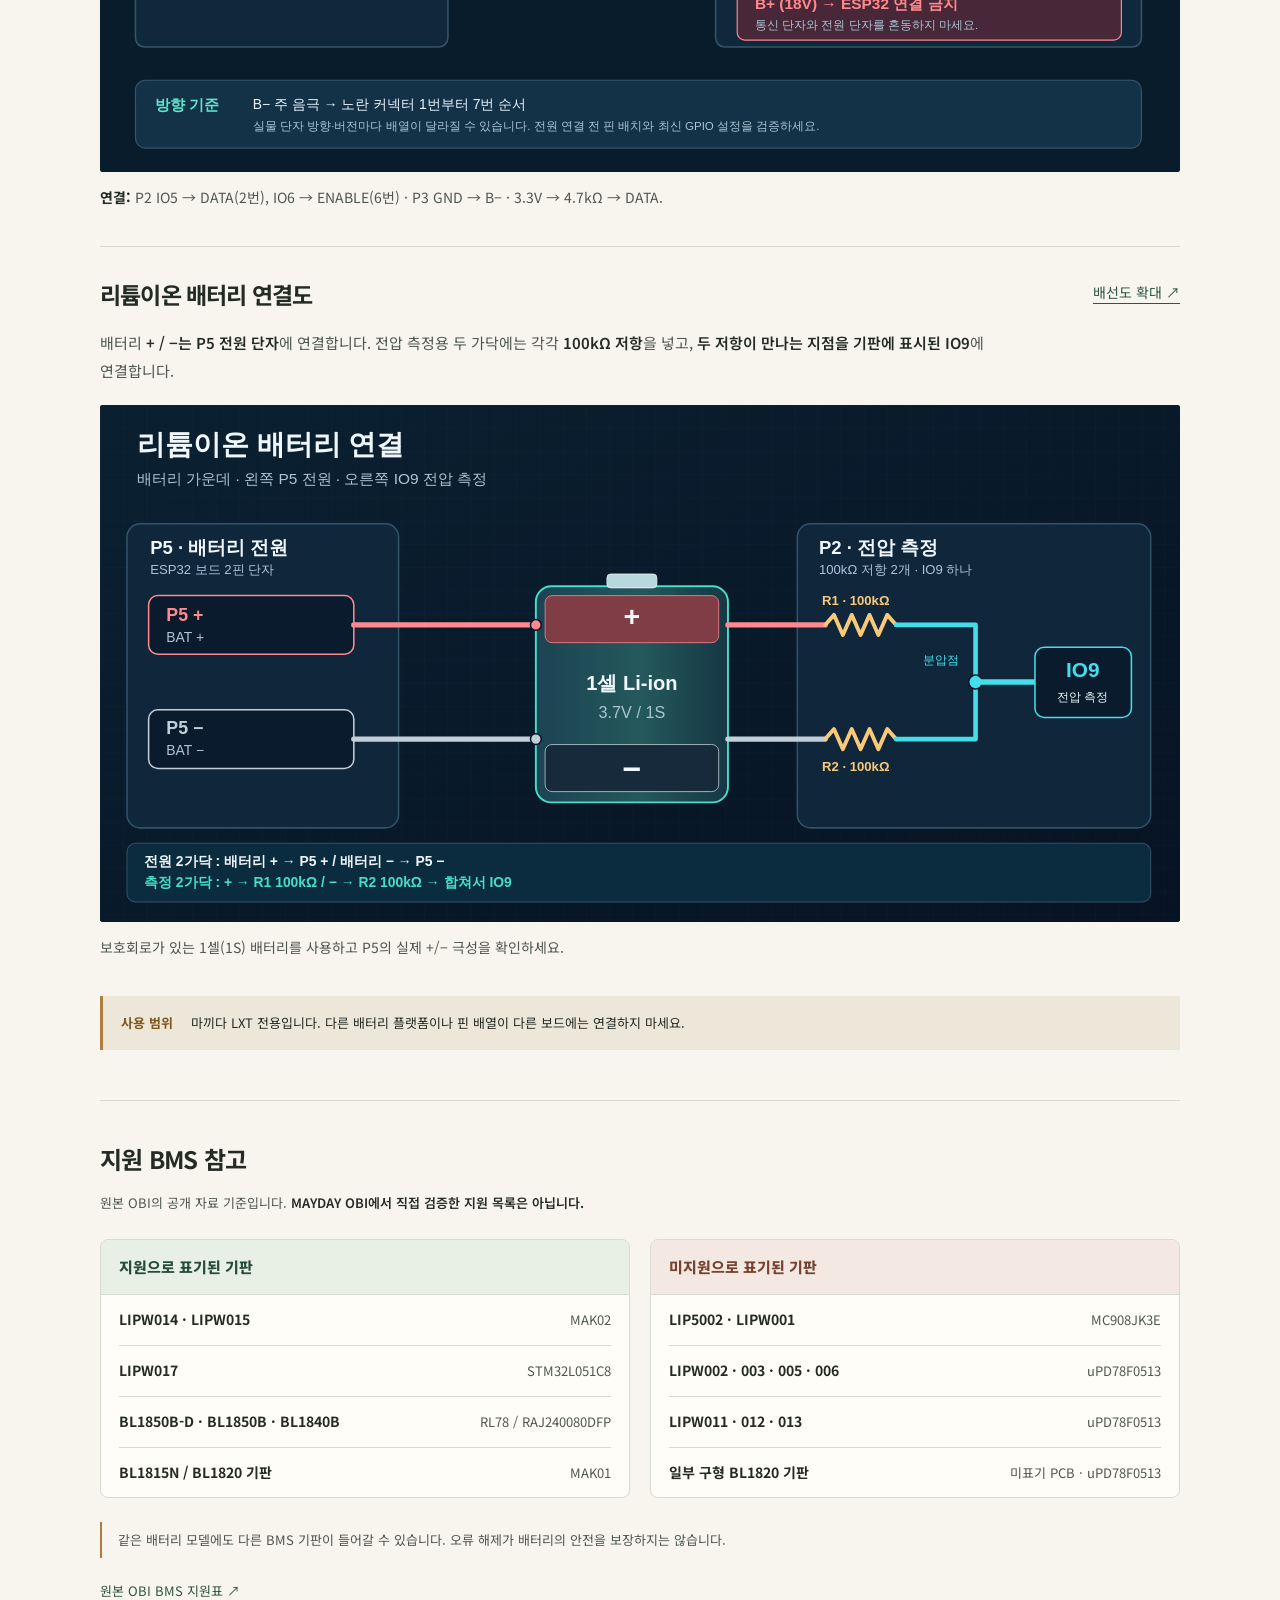
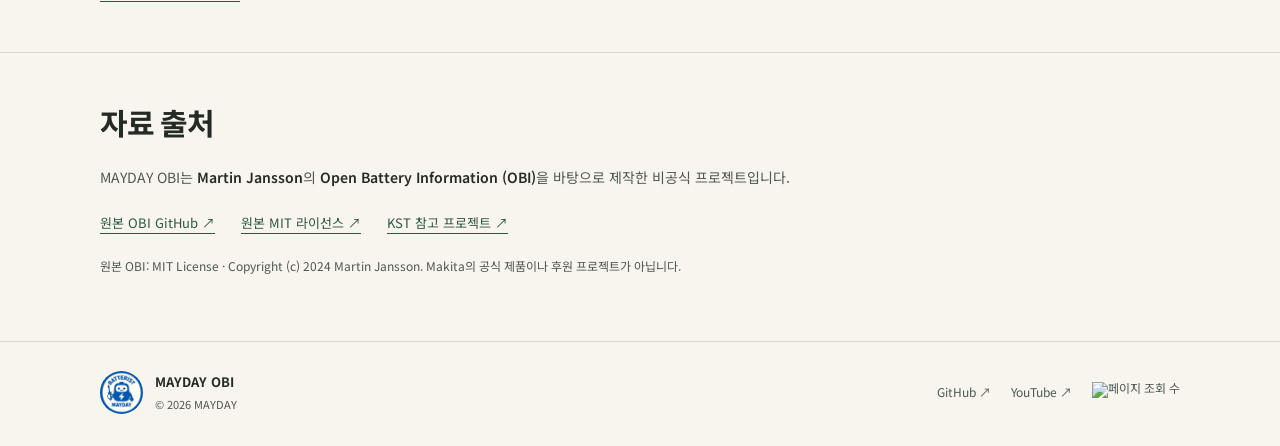
==== commit 58feae4e: "Add Deskgear clock preview below cross-project link" ====
--- a/index.html
+++ b/index.html
@@ -66,6 +66,7 @@
         <p class="install-note" id="firmware-file-note" role="status" aria-live="polite"></p>
         <p class="install-note"><strong>v1.10w</strong> · Wi-Fi 업데이트에 8자리 PIN 로그인을 추가하고, 기기 화면에 OBI·버전·빌드 날짜와 시각을 표시합니다.</p>
         <p class="install-note"><a href="https://maydaycom.github.io/mayday-deskgear/"><strong>Mayday Deskgear ↗</strong></a> · 같은 보드를 탁상 시계로 쓰려면 <strong>OBI v1.10w 이상</strong>으로 업데이트한 뒤 Wi-Fi 업데이트로 Deskgear를 설치하세요. 두 펌웨어를 전환할 수 있습니다.</p>
+        <a href="https://maydaycom.github.io/mayday-deskgear/" style="display:block;width:100%;max-width:360px;margin:12px auto 20px;" aria-label="Mayday Deskgear 홈페이지 보기"><img src="assets/deskgear-preview.png" alt="Mayday Deskgear PXL3 Meridian 시계 화면" width="480" height="320" loading="lazy" style="display:block;width:100%;height:auto;border-radius:8px;"></a>
         <details class="install-help"><summary>USB 포트가 보이지 않거나 연결되지 않나요?</summary><p>충전 전용 케이블 대신 데이터 케이블을 사용하고, 다른 프로그램의 시리얼 모니터를 닫아 주세요. 그래도 연결되지 않으면 보드의 BOOT 버튼을 누른 상태에서 RESET을 짧게 누른 뒤 BOOT을 놓고 다시 연결해 보세요. 보드에 따라 버튼 이름과 진입 방법이 다를 수 있습니다.</p></details>
         <noscript><p class="install-note">웹 설치에는 JavaScript가 필요합니다. 브라우저 설정에서 JavaScript를 허용한 뒤 다시 열어 주세요.</p></noscript>
       </article>
